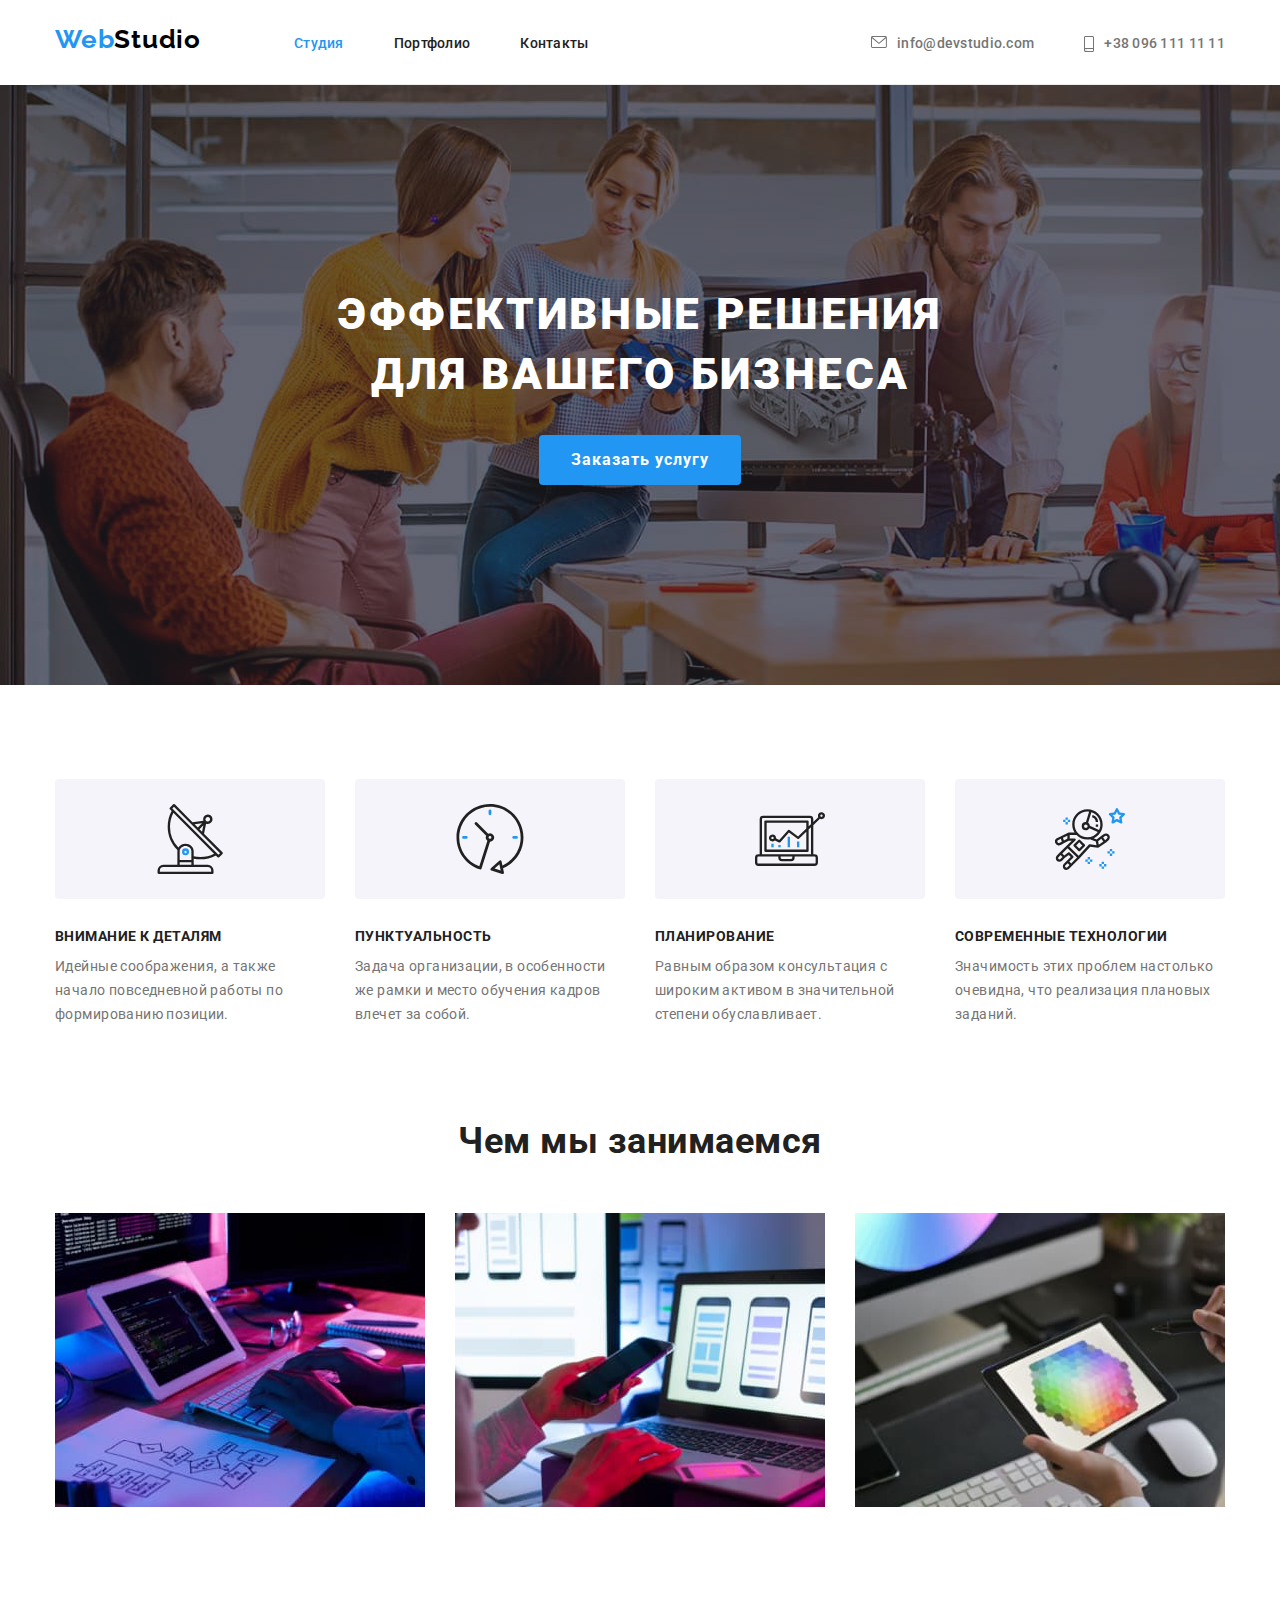
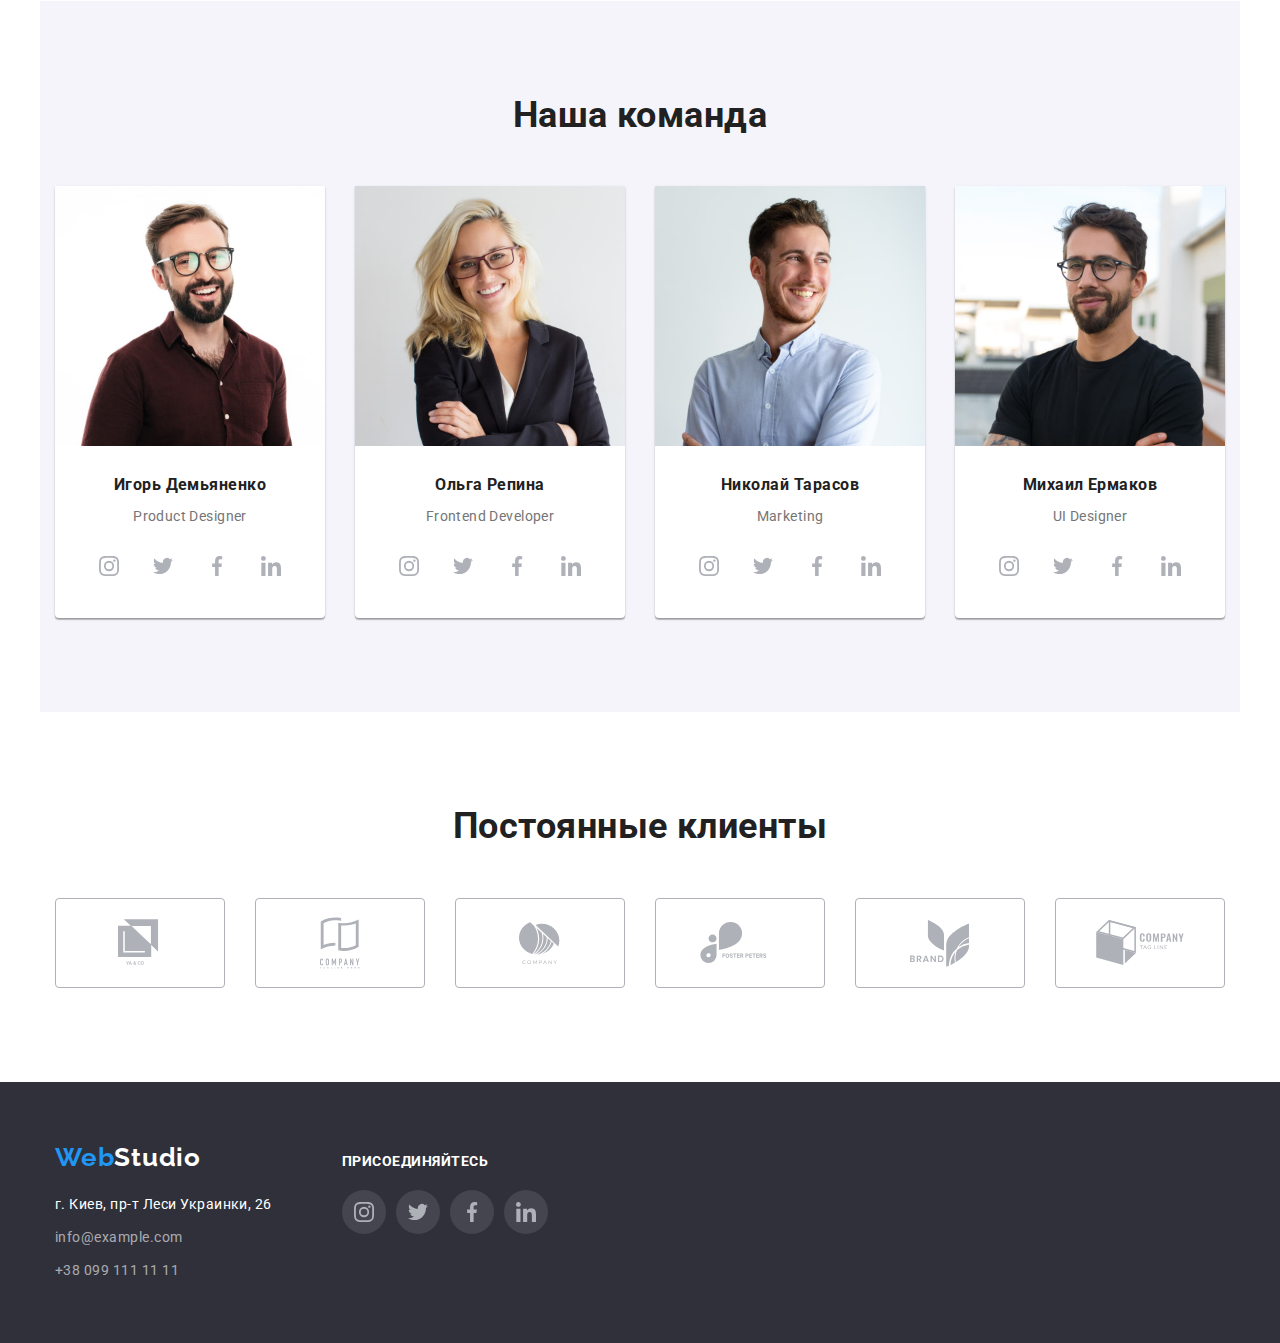
==== index.html @ 1b50d327 "From HW-4" ====
<!DOCTYPE html>
<html lang="ru">
<head>
    <meta charset="UTF-8">
    <meta name="viewport" content="width=device-width, initial-scale=1.0">
    <title>Студия</title>
    <link rel="stylesheet" href="./css/modern-normalize.css">
    <link rel="preconnect" href="https://fonts.gstatic.com">
    <link href="https://fonts.googleapis.com/css2?family=Raleway:wght@400;500;700;900&family=Roboto:wght@400;500;700;900&display=swap" rel="stylesheet">
    <link rel="stylesheet" href="./css/style.css">
</head>
<body>
    <!-- Верхняя линия-->
    <header>
      <nav class="container navigation">  
        <a href="./index.html">
            <p class="logo"><span>Web</span>Studio</p>
        </a>
        <ul class="site-nav">
            <li class="item"><a href="./index.html" id="selected-page">Студия</a></li>
            <li class="item"><a href="./portfolio.html">Портфолио</a></li>
            <li class="item"><a href="">Контакты</a></li>
        </ul>
        <ul class="contact-nav">
            <li class="item"><a href="mailto:info@devstudio.com">
                <svg class="icon-contact" width="16" height="12">
                    <use href="./images/sprite.svg#envelope"></use>
                </svg>
                <span>info@devstudio.com</span></a></li>
            <li class="item"><a href="tel:+380961111111">
                <svg class="icon-contact" width="10" height="16">
                    <use href="./images/sprite.svg#smartphone"></use>
                </svg>
                <span>+38 096 111 11 11</span></a></li>
        </ul>
      </nav>
    </header>

   <main>
    <!-- Шапка-->
    <section>
        <div class="container hero">
        <h1 class="hero-title">Эффективные решения <br> для вашего бизнеса</h1>
        <button type="button" class="hero-button">Заказать услугу</button>
        </div>
    </section>
    
    <!-- Особенности-->
    <section class="container">
        <h2 class="visually-hidden">Особенности</h2>
        <ul class="features">
            <li class="item"> 
                <div class="thumb-features">
                    <svg width="70" height="70">
                        <use href="./images/sprite.svg#details"></use>
                    </svg>
                </div>
                <h3>Внимание к деталям</h3>
                <p>Идейные соображения, а также начало повседневной работы по формированию позиции.</p>
            </li>
            <li class="item">
                <div class="thumb-features">
                    <svg width="70" height="70">
                        <use href="./images/sprite.svg#clock"></use>
                    </svg>
                </div>
                <h3>Пунктуальность</h3>
                <p>Задача организации, в особенности же рамки и место обучения кадров влечет за собой.</p>
            </li>
            <li class="item">
                <div class="thumb-features">
                    <svg width="70" height="70">
                        <use href="./images/sprite.svg#diagram"></use>
                    </svg>
                </div>
                <h3>Планирование</h3>
                <p>Равным образом консультация с широким активом в значительной степени обуславливает.</p>
            </li>
            <li class="item">
                <div class="thumb-features">
                    <svg width="70" height="70">
                        <use href="./images/sprite.svg#astronaut"></use>
                    </svg>
                </div>
                <h3>Современные технологии</h3>
                <p>Значимость этих проблем настолько очевидна, что реализация плановых заданий.</p>
            </li>
        </ul>
    </section>

    <!-- Чем мы занимаемся-->
    <section class="container examples">
        <h2>Чем мы занимаемся</h2>
        <ul class="examples-list">
            <li class="item"><a href=""><img src="./images/1.jpg" alt="Картинка 1"></a> </li>
            <li class="item"><a href=""><img src="./images/2.jpg" alt="Картинка 2"></a> </li>
            <li class="item"><a href=""><img src="./images/3.jpg" alt="Картинка 3"></a> </li>
        </ul>
    </section>

    <!-- Наша команда-->
    <section class="container team">
        <h2>Наша команда</h2>
        <ul class="team-list">
            <li class="item">
                <img src="./images/photo1.jpg" alt="Игорь Демьяненко" width="270" height="260">
                <div class="team-info">
                <h3>Игорь Демьяненко</h3>
                <p>Product Designer</p>
                <ul class="socials-links">
                    <li><a href="">
                        <svg width="20" height="20">
                           <use href="./images/sprite.svg#instagram"></use>
                        </svg>
                    </a></li>
                    <li><a href="">
                            <svg width="20" height="20">
                                <use href="./images/sprite.svg#twitter"></use>
                            </svg>
                    </a></li>
                    <li><a href="">
                            <svg width="20" height="20">
                                <use href="./images/sprite.svg#facebook"></use>
                            </svg>
                    </a></li>
                    <li><a href="">
                            <svg width="20" height="20">
                                <use href="./images/sprite.svg#linkedin"></use>
                            </svg>
                    </a></li>
                </ul>
                </div>
              
            </li>
            <li class="item">
                <img src="./images/photo2.jpg" alt="Ольга Репина" width="270" height="260">
                <div class="team-info">
                <h3>Ольга Репина</h3>
                <p>Frontend Developer</p>
                <ul class="socials-links">
                    <li><a href="">
                            <svg width="20" height="20">
                                <use href="./images/sprite.svg#instagram"></use>
                            </svg>
                        </a></li>
                    <li><a href="">
                            <svg width="20" height="20">
                                <use href="./images/sprite.svg#twitter"></use>
                            </svg>
                        </a></li>
                    <li><a href="">
                            <svg width="20" height="20">
                                <use href="./images/sprite.svg#facebook"></use>
                            </svg>
                        </a></li>
                    <li><a href="">
                            <svg width="20" height="20">
                                <use href="./images/sprite.svg#linkedin"></use>
                            </svg>
                        </a></li>
                </ul>
                </div>
            </li>
            <li class="item">
                <img src="./images/photo3.jpg" alt="Николай Тарасов" width="270" height="260">
                <div class="team-info">
                <h3>Николай Тарасов</h3>
                <p>Marketing</p>
                <ul class="socials-links">
                    <li><a href="">
                            <svg width="20" height="20">
                                <use href="./images/sprite.svg#instagram"></use>
                            </svg>
                        </a></li>
                    <li><a href="">
                            <svg width="20" height="20">
                                <use href="./images/sprite.svg#twitter"></use>
                            </svg>
                        </a></li>
                    <li><a href="">
                            <svg width="20" height="20">
                                <use href="./images/sprite.svg#facebook"></use>
                            </svg>
                        </a></li>
                    <li><a href="">
                            <svg width="20" height="20">
                                <use href="./images/sprite.svg#linkedin"></use>
                            </svg>
                        </a></li>
                </ul>
                </div>
            </li>
            <li class="item">
                <img src="./images/photo4.jpg" alt="Михаил Ермаков" width="270" height="260">
                <div class="team-info">
                <h3>Михаил Ермаков</h3>
                <p>UI Designer</p>
                <ul class="socials-links">
                    <li><a href="">
                            <svg width="20" height="20">
                                <use href="./images/sprite.svg#instagram"></use>
                            </svg>
                        </a></li>
                    <li><a href="">
                            <svg width="20" height="20">
                                <use href="./images/sprite.svg#twitter"></use>
                            </svg>
                        </a></li>
                    <li><a href="">
                            <svg width="20" height="20">
                                <use href="./images/sprite.svg#facebook"></use>
                            </svg>
                        </a></li>
                    <li><a href="">
                            <svg width="20" height="20">
                                <use href="./images/sprite.svg#linkedin"></use>
                            </svg>
                        </a></li>
                </ul>
                </div>
            </li>
        </ul>
    </section>

    <!-- Постоянные клиенты-->
    <section class="container clients">
        <h2>Постоянные клиенты</h2>
        <ul class="clients-list">
            <li class="item"><a href="">
                <div class="thumb-clients">
                    <svg width="44.27" height="49.23">
                        <use href="./images/sprite.svg#logo-1"></use>
                    </svg>
                </div>
            </a> </li>
            <li class="item"><a href="">
                <div class="thumb-clients">
                    <svg width="40" height="52">
                        <use href="./images/sprite.svg#logo-2"></use>
                    </svg>
                </div>
            </a> </li>
            <li class="item"><a href="">
                <div class="thumb-clients">
                    <svg width="41" height="42.6">
                        <use href="./images/sprite.svg#logo-3"></use>
                    </svg>
                </div>
            </a> </li>
            <li class="item"><a href="">
                <div class="thumb-clients">
                    <svg width="79.66" height="42.02">
                        <use href="./images/sprite.svg#logo-4"></use>
                    </svg>
                </div>
            </a> </li>
            <li class="item"><a href="">
                <div class="thumb-clients">
                    <svg width="59" height="47">
                        <use href="./images/sprite.svg#logo-5"></use>
                    </svg>
                </div>
            </a> </li>
            <li class="item"><a href="">
                <div class="thumb-clients">
                    <svg width="88.48" height="45.45">
                        <use href="./images/sprite.svg#logo-6"></use>
                    </svg>
                </div>
            </a> </li>
        </ul>
    </section>
   </main>
    
    <!-- Подвал-->
<footer>
    <div class="container footer">
        <div class="left-part">
        <a href="./index.html">
            <p class="logo bottom"><span>Web</span>Studio</p>
        </a>
        <address class="contact-nav-footer">
            <ul class="contact-nav-footer-list">
                <li> <span>г. Киев, пр-т Леси Украинки, 26</span></li>
                <li> <a href="mailto:info@example.com">info@example.com</a> </li>
                <li> <a href="tel:+380991111111">+38 099 111 11 11</a> </li>
            </ul>
        </address>
        </div>
        <div class="right-part">
            <h3>Присоединяйтесь</h3>
            <ul class="socials-links footerish">
                <li><a href="">
                        <svg width="20" height="20">
                            <use href="./images/sprite.svg#instagram"></use>
                        </svg>
                    </a></li>
                <li><a href="">
                        <svg width="20" height="20">
                            <use href="./images/sprite.svg#twitter"></use>
                        </svg>
                    </a></li>
                <li><a href="">
                        <svg width="20" height="20">
                            <use href="./images/sprite.svg#facebook"></use>
                        </svg>
                    </a></li>
                <li><a href="">
                        <svg width="20" height="20">
                            <use href="./images/sprite.svg#linkedin"></use>
                        </svg>
                    </a></li>
            </ul>
        </div>
    </div>
</footer>
</body>
</html>
---- css/style.css ----
/* index.html Style colors:
#212121 - main text color (h2, nav-links)
#2196F3 - accent-color (Web in logos, hover/focus)
#757575 -auxiliary text color (h3), mail+tel in header
#F5F4FA - section bg-color
#ECECEC - line between header and hero
#FFFFFF 60% - footer mail
#FFFFFF 100% - h1, footer adress, header and team bg
#2F303A - banner, footer bg, 
#000000 - Style in logos, +?? maybe later will be shadow in footer's logo 
*/

/* Portfolio-main Style colors:
#212121 - main text color (h2, buttons)
#2196F3 - accent-color (buttons hover/focus)
#757575 - auxiliary text color (p)
#F5F4FA - unhovered filters bg
#FFFFFF - project card bg
#EEEEEE - project card's border
*/

:root {
  --main-text-color: #212121;
  --auxiliary-text-color: #757575;
  --accent-color: #2196f3;
  --section-bg-color: #f5f4fa;
  --additional-color: #ffffff;
  --second-additional-color: rgba(255, 255, 255, 0.6);
}

/* Basic teg-style settings*/
body {
  margin: 0;
  padding: 0;

  background-color: var(--additional-color);
  color: var(--main-text-color);

  font-family: "Roboto", sans-serif;
  letter-spacing: 0.03em;
}
ul {
  list-style-type: none;
  margin: 0;
  padding: 0;
}
a {
  text-decoration: none;
  color: inherit;
}
h2 {
  font-weight: 700;
  font-size: 36px;
  line-height: 1.16;
  text-align: center;
}
h3 {
  font-weight: 700;
  font-size: 14px;
  line-height: 1.14;
  text-transform: uppercase;
}
p {
  color: var(--auxiliary-text-color);

  font-size: 14px;
  line-height: 1.71;
  letter-spacing: 0.03em;
}
/* Usefull for future */
img {
  display: block;
  min-width: 100%;
  height: auto;
}
/* Container box */
.container {
  width: 1200px;
  padding-left: 15px;
  padding-right: 15px;
  padding-top: 94px;
  padding-bottom: 94px;
  margin: 0 auto;

  /* border: 1px solid tomato; */
  /* background-color: ROSYBROWN; */
}
/* Usefull for future */
.visually-hidden {
  position: absolute;
  width: 1px;
  height: 1px;
  margin: -1px;
  border: 0;
  padding: 0;
  clip: rect(0 0 0 0);
  overflow: hidden;
}

/* Logo */
.logo {
  margin-top: 24px;
  margin-bottom: 25px;

  color: #000000;

  font-family: "Raleway", sans-serif;
  font-weight: 700;
  font-size: 26px;
  line-height: 1.19;
}
.bottom {
  color: var(--additional-color);
  margin: 0;
}
.logo span,
#selected-page {
  color: var(--accent-color);
}

/* Site nav */
.navigation {
  display: flex;
  align-items: baseline;
  padding-top: 0;
  padding-bottom: 0;
  border-bottom: 1px solid #ececec;
}
.site-nav {
  display: flex;
  /* padding-inline-start: 0; */
  margin-top: 0;
  margin-right: 0;
  margin-bottom: 0;
  margin-left: 93px;
}
.site-nav .item {
  margin-right: 50px;
}
.site-nav .item:last-child {
  margin-right: 0px;
}
.site-nav a {
  color: var(--main-text-color);

  font-weight: 500;
  font-size: 14px;
  line-height: 1.14;
  letter-spacing: 0.02em;
}

.site-nav a:hover,
.site-nav a:focus {
  padding-top: 32px;
  padding-bottom: 32px;

  color: var(--accent-color);
}

/* Contact nav */
.contact-nav {
  display: flex;
  margin-top: 0;
  margin-right: 0;
  margin-bottom: 0;
  margin-left: auto;
  padding-inline-start: 0;
}
.contact-nav .item {
  margin-right: 50px;
}
.contact-nav .item:last-child {
  margin-right: 0px;
}
.contact-nav a {
  display: flex;
  padding-top: 32px;
  padding-bottom: 32px;

  color: var(--auxiliary-text-color);

  font-size: 14px;
  line-height: 1.14;
  font-weight: 500;
  letter-spacing: 0.02em;
}
.icon-contact {
  display: block;
  margin-right: 10px;
}
.contact-nav a:hover,
.contact-nav a:focus {
  color: var(--accent-color);
  --color3: var(--accent-color);
}

/* HERO */
.hero {
  padding-top: 200px;
  padding-bottom: 200px;
  margin: 0 auto;

  text-align: center;
  background-color: rgba(47, 48, 58, 0.8);
  background-image: linear-gradient(
      to right,
      rgba(47, 48, 58, 0.4),
      rgba(47, 48, 58, 0.4)
    ),
    url("../images/hero.jpg");
  max-width: 1600px;
  height: 600px;
  width: var(--max-width);
}
.hero-title {
  margin: 0;
  padding: 0;

  color: var(--additional-color);

  font-weight: 900;
  font-size: 44px;
  line-height: 1.36;
  text-align: center;
  letter-spacing: 0.06em;
  text-transform: uppercase;
}

.hero-button {
  display: inline-block;
  margin-top: 30px;
  padding-top: 10px;
  padding-right: 32px;
  padding-bottom: 10px;
  padding-left: 32px;

  background-color: var(--accent-color);
  color: var(--additional-color);

  font-weight: 700;
  font-size: 16px;
  line-height: 1.87;
  align-items: center;
  letter-spacing: 0.06em;
  border-radius: 4px;
  border: none;
}
/* Features */
.features {
  display: flex;
  flex-wrap: wrap;
  margin: 0;
  padding-inline-start: 0;
}
.features .item {
  width: calc((100% - 90px) / 4);
  margin-right: 30px;
}
.features .item:last-child {
  margin-right: 0px;
}
.features .item p {
  margin-top: 10px;
  margin-right: 0;
  margin-bottom: 0;
  margin-left: 0;
}
.features .item h3 {
  margin: 0;
}
.thumb-features {
  padding-top: 25px;
  padding-bottom: 25px;
  padding-left: 100px;
  padding-right: 100px;
  margin-bottom: 30px;
  width: 270px;
  height: 120px;

  background-color: var(--section-bg-color);
  border-radius: 4px;
}
/* Examples */
.examples {
  padding-top: 0px;
}
.examples h2 {
  margin-top: 0;
  margin-right: 0;
  margin-bottom: 50px;
  margin-left: 0;
}
.examples-list {
  display: flex;
  flex-wrap: wrap;
  margin: 0;
  padding-inline-start: 0;
}
.examples-list .item {
  display: block;
  width: calc((100% - 60px) / 3);
  margin-right: 30px;
}
.examples-list .item:last-child {
  margin-right: 0px;
}
/* Team */
.team {
  padding-top: 94px;
  padding-bottom: 94px;

  background-color: var(--section-bg-color);
}
.team h2 {
  margin-top: 0;
  margin-right: 0;
  margin-bottom: 50px;
  margin-left: 0;
}
.team-list {
  display: flex;
  flex-wrap: wrap;
  margin: 0;
  padding-inline-start: 0;
}
.team-list .item {
  display: block;
  width: calc((100% - 90px) / 4);
  margin-right: 30px;
  overflow: hidden;

  text-align: center;
  background-color: #ffffff;
  box-shadow: 0px 1px 3px rgba(0, 0, 0, 0.12), 0px 1px 1px rgba(0, 0, 0, 0.14),
    0px 2px 1px rgba(0, 0, 0, 0.2);
  border-radius: 0px 0px 4px 4px;
}
.team-list .item:last-child {
  margin-right: 0px;
}

.team-info {
  padding-top: 30px;
  padding-bottom: 30px;
  margin: 0;
}
.team-info p {
  margin-top: 10px;
  margin-right: 0;
  margin-bottom: 0;
  margin-left: 0;
}
.team-info h3 {
  margin: 0;

  font-size: 16px;
  text-transform: none;
}
.socials-links {
  display: flex;
  justify-content: space-between;
  padding-left: 32px;
  padding-right: 32px;
  margin-top: 16px;
}

.socials-links a {
  width: 44px;
  height: 44px;
  display: flex;
  justify-content: center;
  align-items: center;
  background: rgba(255, 255, 255, 0.1);
  border-radius: 50%;
}
.socials-links a:hover,
.socials-links a:focus {
  background-color: var(--accent-color);
  --color4: var(--additional-color);

  filter: drop-shadow(0px 4px 4px rgba(0, 0, 0, 0.25));
  border-radius: 50%;
}

/* Clients */
.clients h2 {
  margin-right: 0;
  margin-bottom: 50px;
  margin-left: 0;
}
.thumb-clients {
  display: flex;
  justify-content: center;
  align-items: center;
  width: 170px;
  height: 90px;

  background-color: var(--additional-color);
  border: 1px solid #afb1b8;
  border-radius: 4px;
}
.thumb-clients:hover,
.thumb-clients:focus {
  --color4: var(--accent-color);
  border: 1px solid var(--accent-color);
  border-radius: 4px;
}
.clients-list {
  display: flex;
  flex-wrap: wrap;
  margin: 0;
  padding-inline-start: 0;
}
.clients-list .item {
  display: block;
  width: calc((100% - 150px) / 6);
  margin-right: 30px;
}
.clients-list .item:last-child {
  margin-right: 0px;
}

/* Footer */
footer {
  background-color: #2f303a;
}
.footer {
  display: flex;
  align-items: baseline;
  padding-top: 60px;
  padding-bottom: 60px;

  background-color: #2f303a;
}
.footer div:first-child {
  margin-right: 70px;
}
.footer h3 {
  color: var(--additional-color);
}
.right-part {
  width: 206px;
}
.footerish {
  display: flex;
  justify-content: space-between;
  margin-top: 20px;
  padding: 0;
}
.contact-nav-footer {
  margin-top: 20px;
}
.contact-nav-footer-list {
  padding-inline-start: 0;
  margin-top: 20px;
  margin-right: 0;
  margin-bottom: 0;
  margin-left: 0;
}
.contact-nav-footer li {
  margin-top: 9px;
}
.contact-nav-footer li:first-child {
  margin-top: 0px;
}
address {
  color: var(--additional-color);

  font-style: normal;
  font-size: 14px;
  line-height: 1.71;
}
address a {
  color: var(--second-additional-color);
}

/* PORTFOLIO PAGE STYLING */
/* Filter style */
.filter-list {
  display: flex;
  justify-content: center;
  margin: 0;
  padding: 0;
  padding-inline-start: 0;
}
.filter-list li {
  margin-right: 8px;
  margin-bottom: 50px;

  background-color: var(--section-bg-color);
  color: var(--main-text-color);

  font-weight: 500;
  font-size: 16px;
  line-height: 1.62;
  text-align: center;
  letter-spacing: 0.03em;
  border: none;
  border-radius: 4px;
}
.filter-list li:last-child {
  margin-right: 0;
}
.button {
  padding-top: 6px;
  padding-right: 22px;
  padding-bottom: 6px;
  padding-left: 22px;

  background-color: transparent;
  color: var(--main-text-color);
  border: none;
  border-radius: 4px;

  font-weight: 500;
  font-size: 16px;
  line-height: 1.62;
  text-align: center;
  letter-spacing: 0.03em;
}
.filter-list li:hover,
.filter-list li:focus,
.button:hover,
.button:focus {
  background-color: var(--accent-color);
  color: var(--additional-color);
  border-radius: 4px;
  border: none;
  box-shadow: 0px 3px 1px rgba(0, 0, 0, 0.1), 0px 1px 2px rgba(0, 0, 0, 0.08),
    0px 2px 2px rgba(0, 0, 0, 0.12);
  cursor: pointer;
}
/* Preparation to the project-border*/
.project-list {
  display: flex;
  flex-wrap: wrap;
  box-sizing: border-box;
  margin: 0;
  padding: 0;

  padding-inline-start: 0;
}
.project-list .item {
  display: block;
  width: calc((100% - 60px) / 3);
  margin-right: 30px;
  margin-bottom: 30px;
  overflow: hidden;

  border: 1px solid #eeeeee;
  box-sizing: border-box;
}
.project-list .item:nth-child(3n) {
  margin-right: 0px;
}
.project-list .item:nth-last-child(-n + 3) {
  margin-bottom: 0px;
}
.project-list .item a {
  display: block;

  background-color: var(--additional-color);
}
.project-list .item:hover,
.project-list .item:focus {
  box-shadow: 0px 1px 1px rgba(0, 0, 0, 0.12), 0px 4px 4px rgba(0, 0, 0, 0.06),
    1px 4px 6px rgba(0, 0, 0, 0.16);
}
.project-info {
  padding-top: 20px;
  padding-right: 24px;
  padding-bottom: 20px;
  padding-left: 24px;

  background-color: var(--additional-color);

  text-align: left;
}
.project-info h3 {
  margin: 0;

  font-weight: 700;
  font-size: 18px;
  line-height: 2;
  letter-spacing: 0.06em;
  text-transform: none;
}

.project-info p {
  margin-top: 4px;
  margin-right: 0;
  margin-bottom: 0;
  margin-left: 0;

  font-size: 16px;
  line-height: 1.87;
  letter-spacing: 0.03em;
}
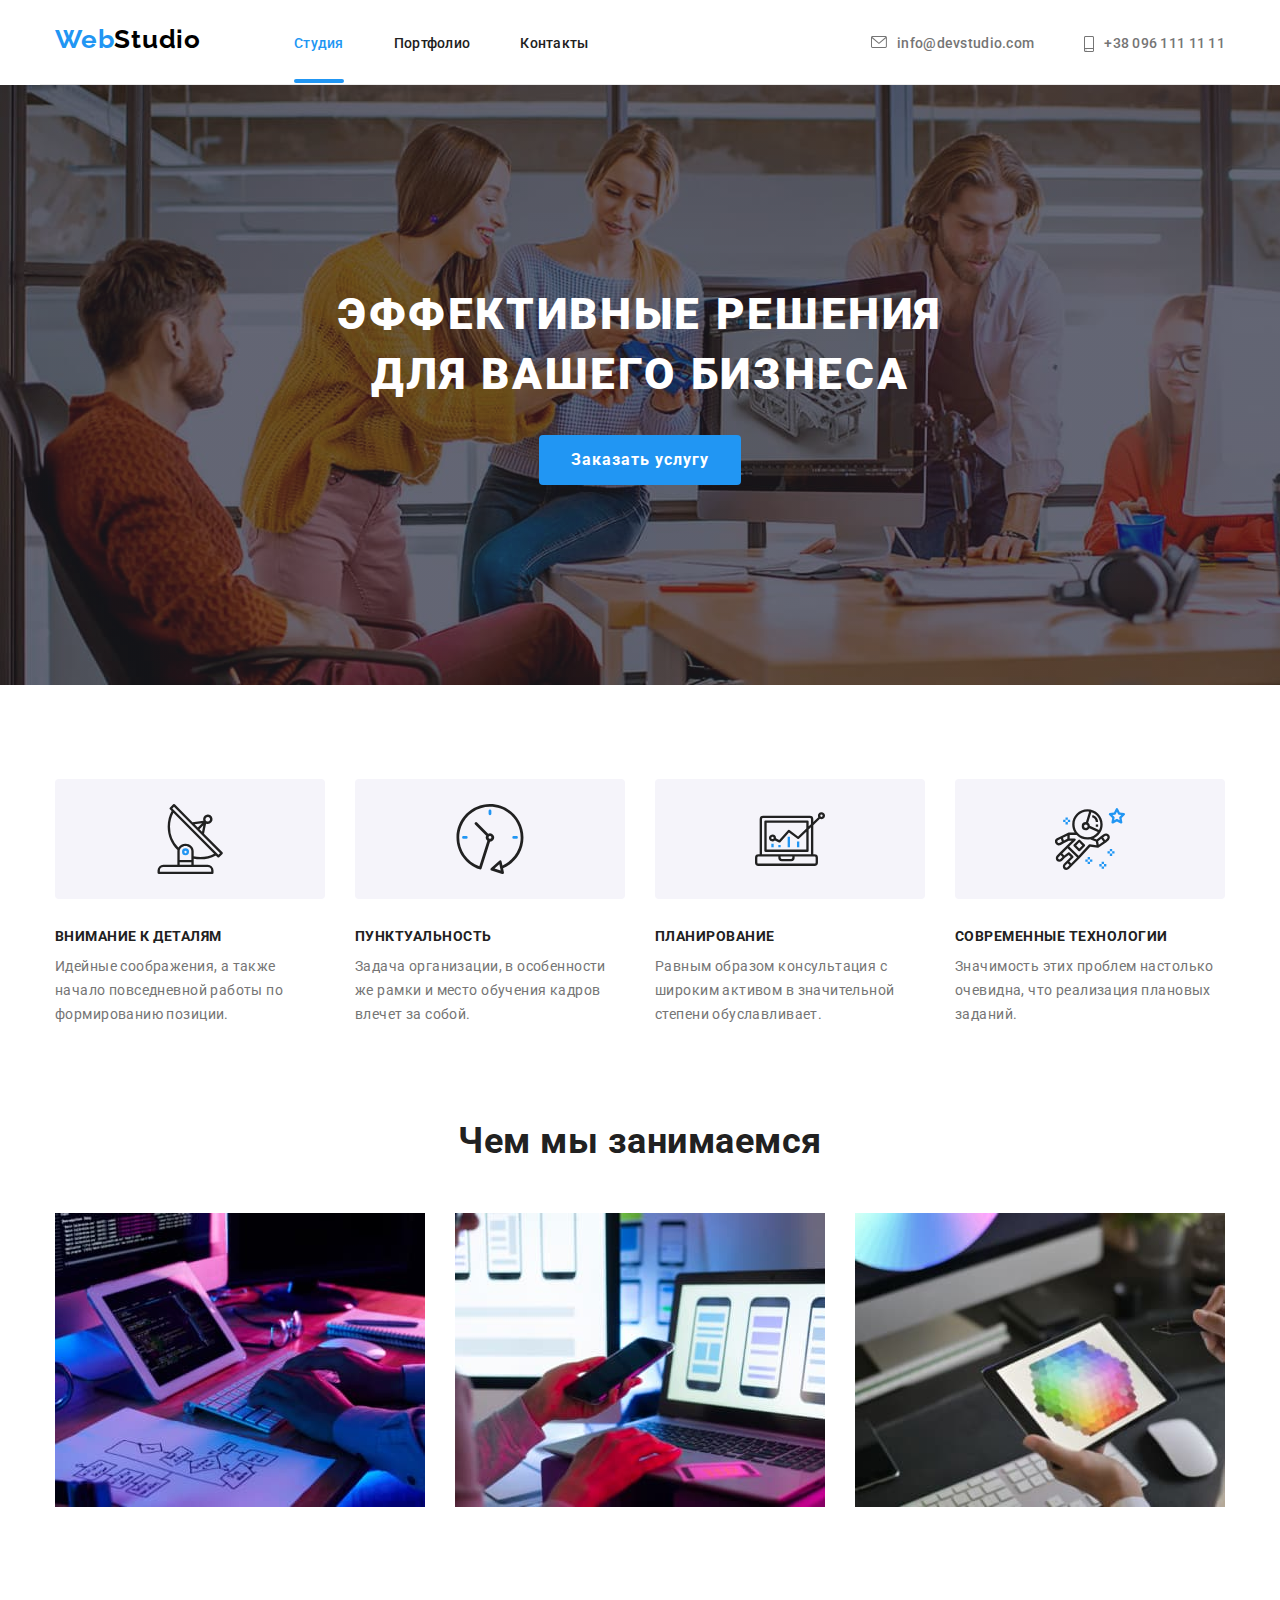
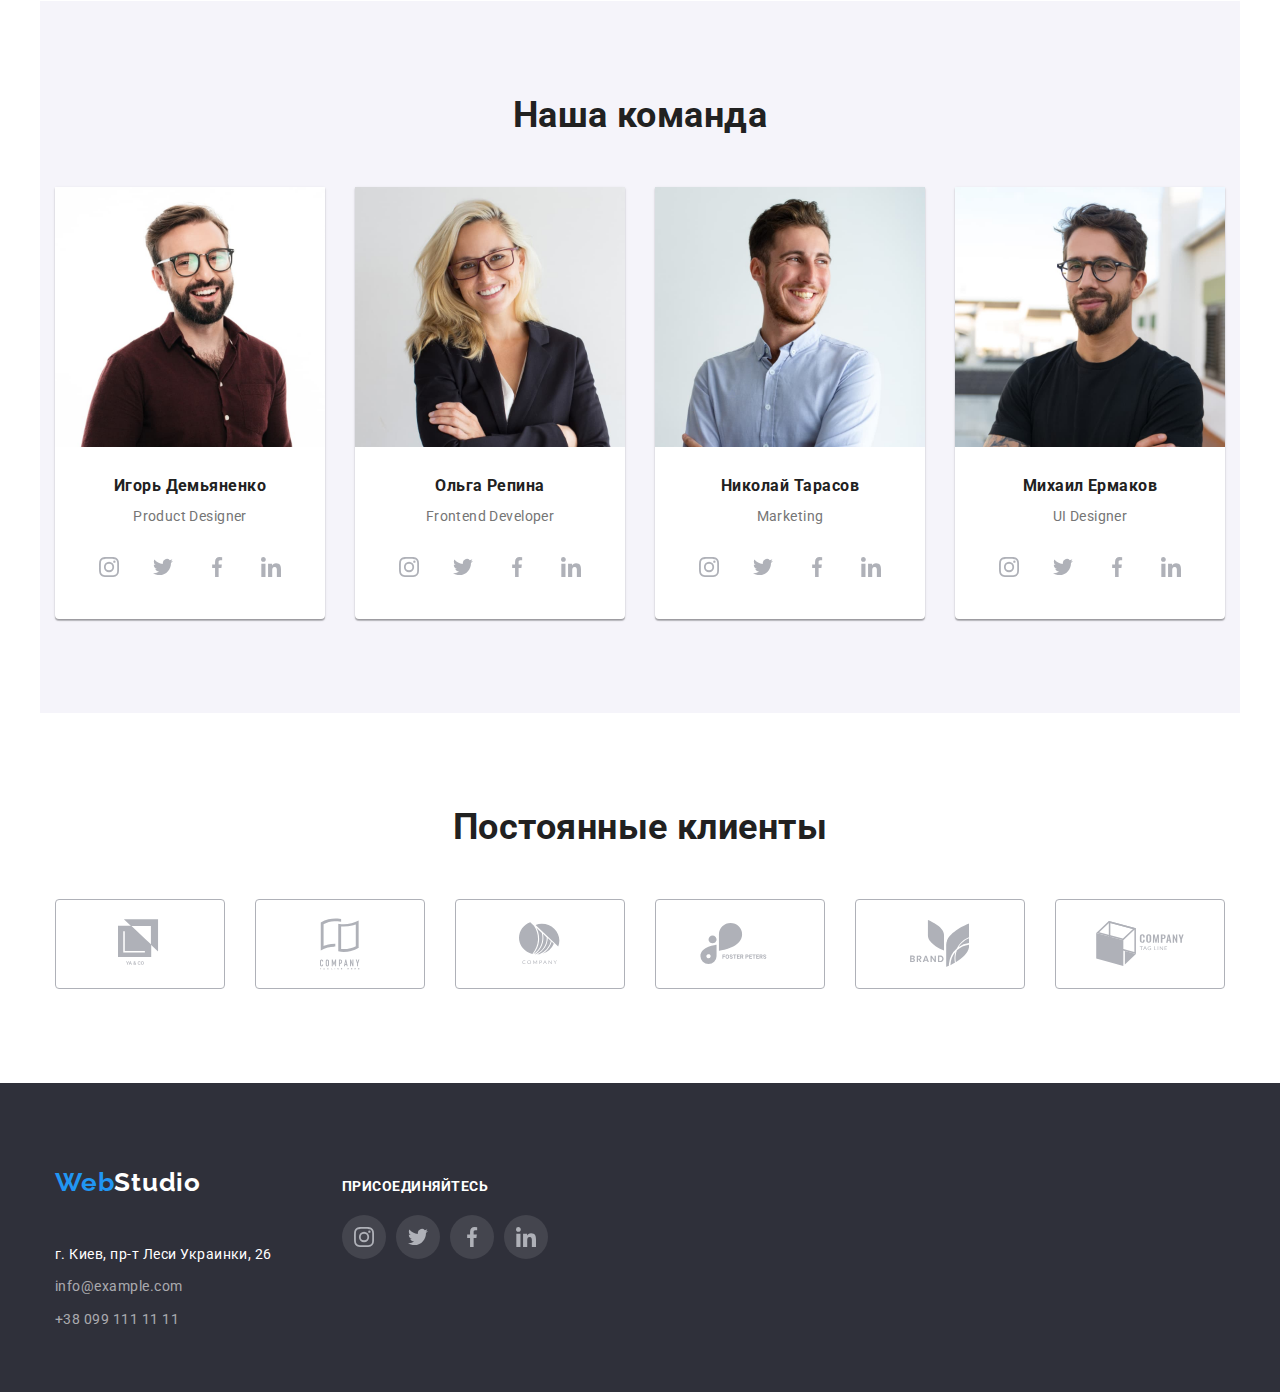
==== commit 2df8b70d: "Current page" ====
--- a/index.html
+++ b/index.html
@@ -17,7 +17,7 @@
             <p class="logo"><span>Web</span>Studio</p>
         </a>
         <ul class="site-nav">
-            <li class="item"><a href="./index.html" id="selected-page">Студия</a></li>
+            <li class="item"><a href="./index.html" class="selected-page">Студия</a></li>
             <li class="item"><a href="./portfolio.html">Портфолио</a></li>
             <li class="item"><a href="">Контакты</a></li>
         </ul>
--- a/css/style.css
+++ b/css/style.css
@@ -99,8 +99,8 @@
 
 /* Logo */
 .logo {
-  margin-top: 24px;
-  margin-bottom: 25px;
+  padding-top: 24px;
+  padding-bottom: 25px;
 
   color: #000000;
 
@@ -114,8 +114,20 @@
   margin: 0;
 }
 .logo span,
-#selected-page {
+.site-nav .selected-page {
   color: var(--accent-color);
+}
+.selected-page::after {
+  display: block;
+  content: "";
+  position: absolute;
+  left: 0;
+  bottom: 0;
+  width: 100%;
+  height: 4px;
+
+  background: var(--accent-color);
+  border-radius: 2px;
 }
 
 /* Site nav */
@@ -128,11 +140,13 @@
 }
 .site-nav {
   display: flex;
-  /* padding-inline-start: 0; */
+
   margin-top: 0;
   margin-right: 0;
   margin-bottom: 0;
   margin-left: 93px;
+  padding-top: 32px;
+  padding-bottom: 32px;
 }
 .site-nav .item {
   margin-right: 50px;
@@ -141,6 +155,10 @@
   margin-right: 0px;
 }
 .site-nav a {
+  position: relative;
+  padding-top: 32px;
+  padding-bottom: 32px;
+
   color: var(--main-text-color);
 
   font-weight: 500;
@@ -165,6 +183,8 @@
   margin-bottom: 0;
   margin-left: auto;
   padding-inline-start: 0;
+  padding-top: 32px;
+  padding-bottom: 32px;
 }
 .contact-nav .item {
   margin-right: 50px;
@@ -174,8 +194,6 @@
 }
 .contact-nav a {
   display: flex;
-  padding-top: 32px;
-  padding-bottom: 32px;
 
   color: var(--auxiliary-text-color);
 
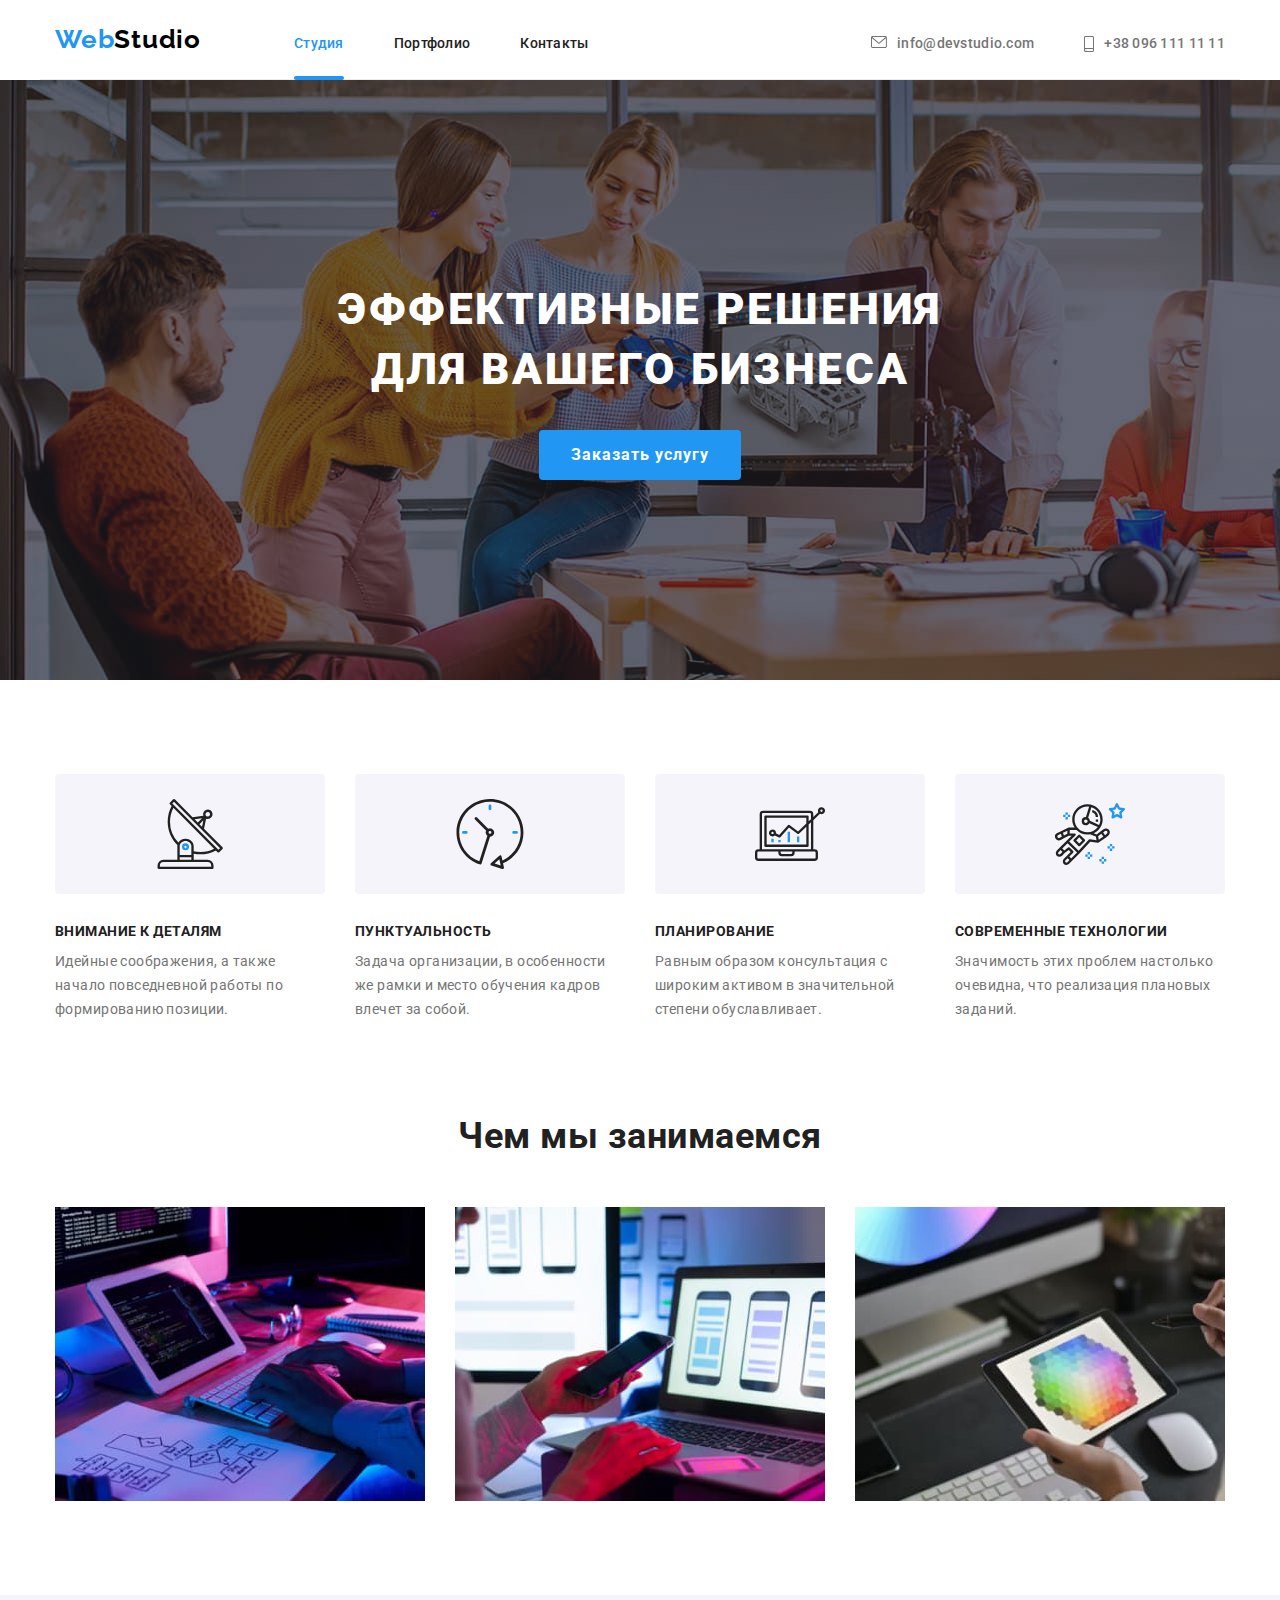
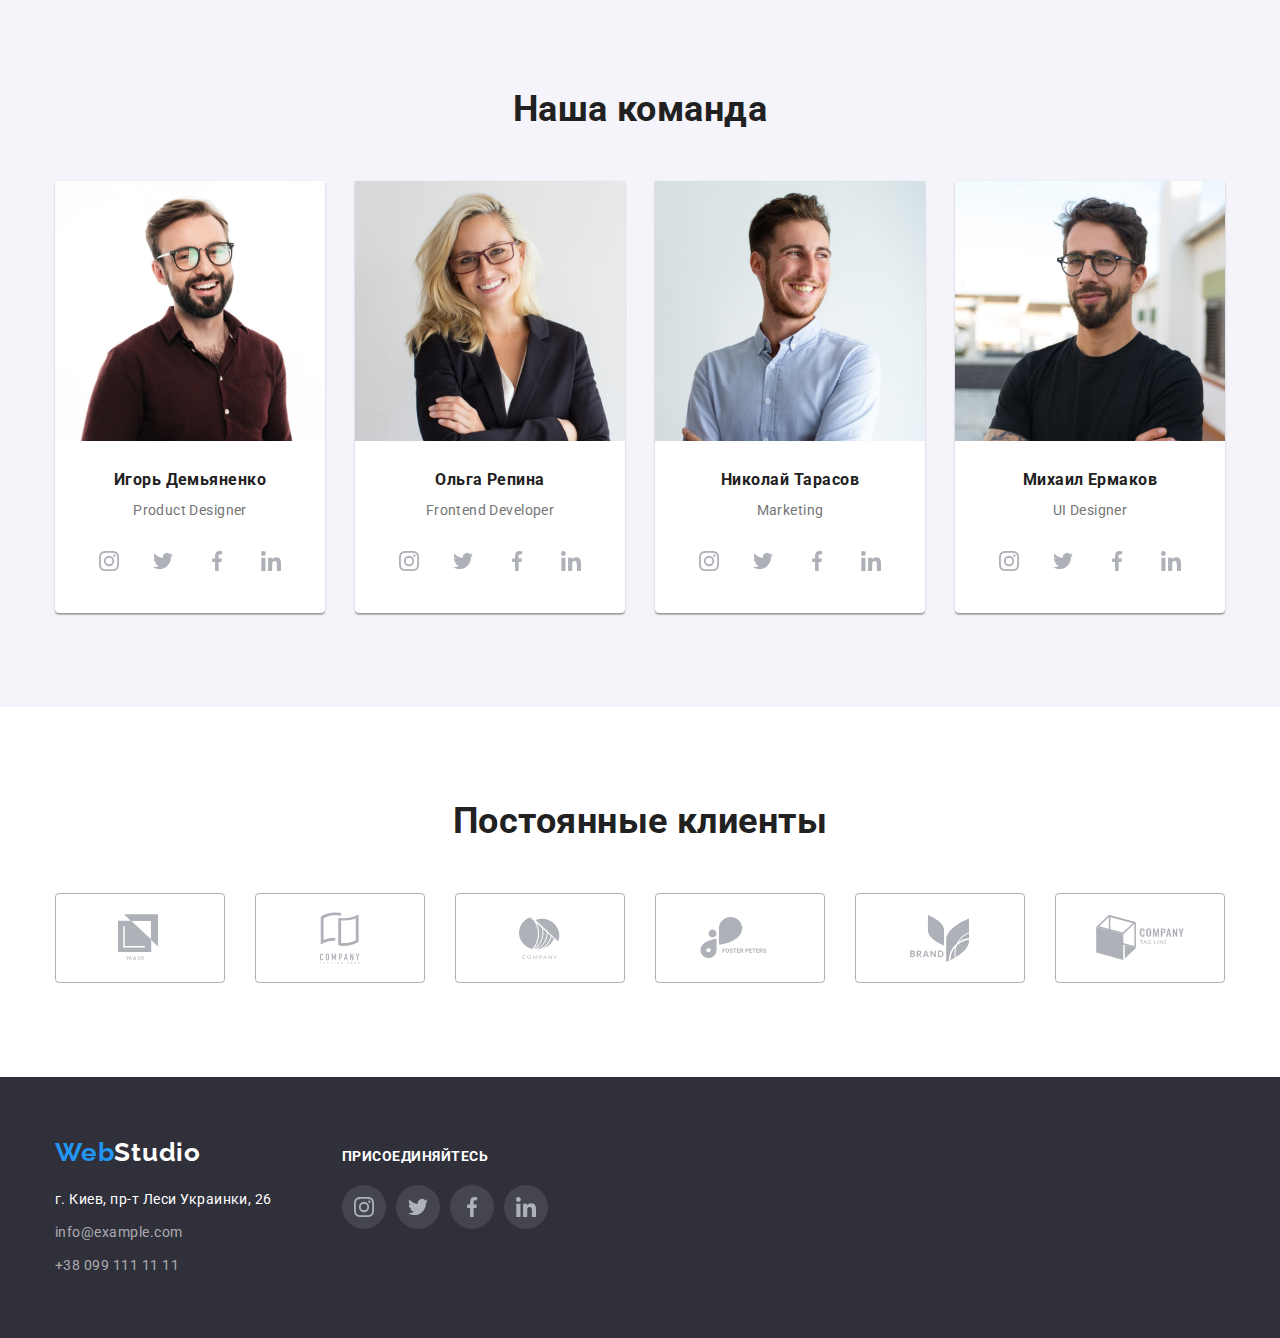
==== commit 92acb8e1: "HW-4 bug fixing" ====
--- a/index.html
+++ b/index.html
@@ -99,127 +99,129 @@
     </section>
 
     <!-- Наша команда-->
-    <section class="container team">
-        <h2>Наша команда</h2>
-        <ul class="team-list">
-            <li class="item">
-                <img src="./images/photo1.jpg" alt="Игорь Демьяненко" width="270" height="260">
-                <div class="team-info">
-                <h3>Игорь Демьяненко</h3>
-                <p>Product Designer</p>
-                <ul class="socials-links">
-                    <li><a href="">
-                        <svg width="20" height="20">
-                           <use href="./images/sprite.svg#instagram"></use>
-                        </svg>
-                    </a></li>
-                    <li><a href="">
-                            <svg width="20" height="20">
-                                <use href="./images/sprite.svg#twitter"></use>
-                            </svg>
-                    </a></li>
-                    <li><a href="">
-                            <svg width="20" height="20">
-                                <use href="./images/sprite.svg#facebook"></use>
-                            </svg>
-                    </a></li>
-                    <li><a href="">
-                            <svg width="20" height="20">
-                                <use href="./images/sprite.svg#linkedin"></use>
-                            </svg>
-                    </a></li>
-                </ul>
-                </div>
-              
-            </li>
-            <li class="item">
-                <img src="./images/photo2.jpg" alt="Ольга Репина" width="270" height="260">
-                <div class="team-info">
-                <h3>Ольга Репина</h3>
-                <p>Frontend Developer</p>
-                <ul class="socials-links">
-                    <li><a href="">
-                            <svg width="20" height="20">
-                                <use href="./images/sprite.svg#instagram"></use>
-                            </svg>
-                        </a></li>
-                    <li><a href="">
-                            <svg width="20" height="20">
-                                <use href="./images/sprite.svg#twitter"></use>
-                            </svg>
-                        </a></li>
-                    <li><a href="">
-                            <svg width="20" height="20">
-                                <use href="./images/sprite.svg#facebook"></use>
-                            </svg>
-                        </a></li>
-                    <li><a href="">
-                            <svg width="20" height="20">
-                                <use href="./images/sprite.svg#linkedin"></use>
-                            </svg>
-                        </a></li>
-                </ul>
-                </div>
-            </li>
-            <li class="item">
-                <img src="./images/photo3.jpg" alt="Николай Тарасов" width="270" height="260">
-                <div class="team-info">
-                <h3>Николай Тарасов</h3>
-                <p>Marketing</p>
-                <ul class="socials-links">
-                    <li><a href="">
-                            <svg width="20" height="20">
-                                <use href="./images/sprite.svg#instagram"></use>
-                            </svg>
-                        </a></li>
-                    <li><a href="">
-                            <svg width="20" height="20">
-                                <use href="./images/sprite.svg#twitter"></use>
-                            </svg>
-                        </a></li>
-                    <li><a href="">
-                            <svg width="20" height="20">
-                                <use href="./images/sprite.svg#facebook"></use>
-                            </svg>
-                        </a></li>
-                    <li><a href="">
-                            <svg width="20" height="20">
-                                <use href="./images/sprite.svg#linkedin"></use>
-                            </svg>
-                        </a></li>
-                </ul>
-                </div>
-            </li>
-            <li class="item">
-                <img src="./images/photo4.jpg" alt="Михаил Ермаков" width="270" height="260">
-                <div class="team-info">
-                <h3>Михаил Ермаков</h3>
-                <p>UI Designer</p>
-                <ul class="socials-links">
-                    <li><a href="">
-                            <svg width="20" height="20">
-                                <use href="./images/sprite.svg#instagram"></use>
-                            </svg>
-                        </a></li>
-                    <li><a href="">
-                            <svg width="20" height="20">
-                                <use href="./images/sprite.svg#twitter"></use>
-                            </svg>
-                        </a></li>
-                    <li><a href="">
-                            <svg width="20" height="20">
-                                <use href="./images/sprite.svg#facebook"></use>
-                            </svg>
-                        </a></li>
-                    <li><a href="">
-                            <svg width="20" height="20">
-                                <use href="./images/sprite.svg#linkedin"></use>
-                            </svg>
-                        </a></li>
-                </ul>
-                </div>
-            </li>
-        </ul>
+    <section class="team">
+       <div class="container">
+            <h2>Наша команда</h2>
+            <ul class="team-list">
+                <li class="item">
+                    <img src="./images/photo1.jpg" alt="Игорь Демьяненко" width="270" height="260">
+                    <div class="team-info">
+                        <h3>Игорь Демьяненко</h3>
+                        <p>Product Designer</p>
+                        <ul class="socials-links">
+                            <li><a href="">
+                                    <svg width="20" height="20">
+                                        <use href="./images/sprite.svg#instagram"></use>
+                                    </svg>
+                                </a></li>
+                            <li><a href="">
+                                    <svg width="20" height="20">
+                                        <use href="./images/sprite.svg#twitter"></use>
+                                    </svg>
+                                </a></li>
+                            <li><a href="">
+                                    <svg width="20" height="20">
+                                        <use href="./images/sprite.svg#facebook"></use>
+                                    </svg>
+                                </a></li>
+                            <li><a href="">
+                                    <svg width="20" height="20">
+                                        <use href="./images/sprite.svg#linkedin"></use>
+                                    </svg>
+                                </a></li>
+                        </ul>
+                    </div>
+            
+                </li>
+                <li class="item">
+                    <img src="./images/photo2.jpg" alt="Ольга Репина" width="270" height="260">
+                    <div class="team-info">
+                        <h3>Ольга Репина</h3>
+                        <p>Frontend Developer</p>
+                        <ul class="socials-links">
+                            <li><a href="">
+                                    <svg width="20" height="20">
+                                        <use href="./images/sprite.svg#instagram"></use>
+                                    </svg>
+                                </a></li>
+                            <li><a href="">
+                                    <svg width="20" height="20">
+                                        <use href="./images/sprite.svg#twitter"></use>
+                                    </svg>
+                                </a></li>
+                            <li><a href="">
+                                    <svg width="20" height="20">
+                                        <use href="./images/sprite.svg#facebook"></use>
+                                    </svg>
+                                </a></li>
+                            <li><a href="">
+                                    <svg width="20" height="20">
+                                        <use href="./images/sprite.svg#linkedin"></use>
+                                    </svg>
+                                </a></li>
+                        </ul>
+                    </div>
+                </li>
+                <li class="item">
+                    <img src="./images/photo3.jpg" alt="Николай Тарасов" width="270" height="260">
+                    <div class="team-info">
+                        <h3>Николай Тарасов</h3>
+                        <p>Marketing</p>
+                        <ul class="socials-links">
+                            <li><a href="">
+                                    <svg width="20" height="20">
+                                        <use href="./images/sprite.svg#instagram"></use>
+                                    </svg>
+                                </a></li>
+                            <li><a href="">
+                                    <svg width="20" height="20">
+                                        <use href="./images/sprite.svg#twitter"></use>
+                                    </svg>
+                                </a></li>
+                            <li><a href="">
+                                    <svg width="20" height="20">
+                                        <use href="./images/sprite.svg#facebook"></use>
+                                    </svg>
+                                </a></li>
+                            <li><a href="">
+                                    <svg width="20" height="20">
+                                        <use href="./images/sprite.svg#linkedin"></use>
+                                    </svg>
+                                </a></li>
+                        </ul>
+                    </div>
+                </li>
+                <li class="item">
+                    <img src="./images/photo4.jpg" alt="Михаил Ермаков" width="270" height="260">
+                    <div class="team-info">
+                        <h3>Михаил Ермаков</h3>
+                        <p>UI Designer</p>
+                        <ul class="socials-links">
+                            <li><a href="">
+                                    <svg width="20" height="20">
+                                        <use href="./images/sprite.svg#instagram"></use>
+                                    </svg>
+                                </a></li>
+                            <li><a href="">
+                                    <svg width="20" height="20">
+                                        <use href="./images/sprite.svg#twitter"></use>
+                                    </svg>
+                                </a></li>
+                            <li><a href="">
+                                    <svg width="20" height="20">
+                                        <use href="./images/sprite.svg#facebook"></use>
+                                    </svg>
+                                </a></li>
+                            <li><a href="">
+                                    <svg width="20" height="20">
+                                        <use href="./images/sprite.svg#linkedin"></use>
+                                    </svg>
+                                </a></li>
+                        </ul>
+                    </div>
+                </li>
+            </ul>
+       </div>
     </section>
 
     <!-- Постоянные клиенты-->
--- a/css/style.css
+++ b/css/style.css
@@ -99,9 +99,6 @@
 
 /* Logo */
 .logo {
-  padding-top: 24px;
-  padding-bottom: 25px;
-
   color: #000000;
 
   font-family: "Raleway", sans-serif;
@@ -122,7 +119,7 @@
   content: "";
   position: absolute;
   left: 0;
-  bottom: 0;
+  bottom: 3px;
   width: 100%;
   height: 4px;
 
@@ -134,9 +131,9 @@
 .navigation {
   display: flex;
   align-items: baseline;
-  padding-top: 0;
-  padding-bottom: 0;
-  border-bottom: 1px solid #ececec;
+  padding-top: 24px;
+  padding-bottom: 24px;
+  border-bottom: 1px solid rgb(236, 236, 236);
 }
 .site-nav {
   display: flex;
@@ -145,8 +142,6 @@
   margin-right: 0;
   margin-bottom: 0;
   margin-left: 93px;
-  padding-top: 32px;
-  padding-bottom: 32px;
 }
 .site-nav .item {
   margin-right: 50px;
@@ -183,8 +178,6 @@
   margin-bottom: 0;
   margin-left: auto;
   padding-inline-start: 0;
-  padding-top: 32px;
-  padding-bottom: 32px;
 }
 .contact-nav .item {
   margin-right: 50px;
@@ -324,9 +317,6 @@
 }
 /* Team */
 .team {
-  padding-top: 94px;
-  padding-bottom: 94px;
-
   background-color: var(--section-bg-color);
 }
 .team h2 {
@@ -547,6 +537,7 @@
   box-shadow: 0px 3px 1px rgba(0, 0, 0, 0.1), 0px 1px 2px rgba(0, 0, 0, 0.08),
     0px 2px 2px rgba(0, 0, 0, 0.12);
   cursor: pointer;
+  outline: none;
 }
 /* Preparation to the project-border*/
 .project-list {
@@ -563,7 +554,6 @@
   width: calc((100% - 60px) / 3);
   margin-right: 30px;
   margin-bottom: 30px;
-  overflow: hidden;
 
   border: 1px solid #eeeeee;
   box-sizing: border-box;
@@ -574,13 +564,14 @@
 .project-list .item:nth-last-child(-n + 3) {
   margin-bottom: 0px;
 }
-.project-list .item a {
-  display: block;
-
+.project-list a {
+  display: block;
+  width: 100%;
+  overflow: hidden;
   background-color: var(--additional-color);
 }
-.project-list .item:hover,
-.project-list .item:focus {
+.project-list a:hover,
+.project-list a:focus {
   box-shadow: 0px 1px 1px rgba(0, 0, 0, 0.12), 0px 4px 4px rgba(0, 0, 0, 0.06),
     1px 4px 6px rgba(0, 0, 0, 0.16);
 }
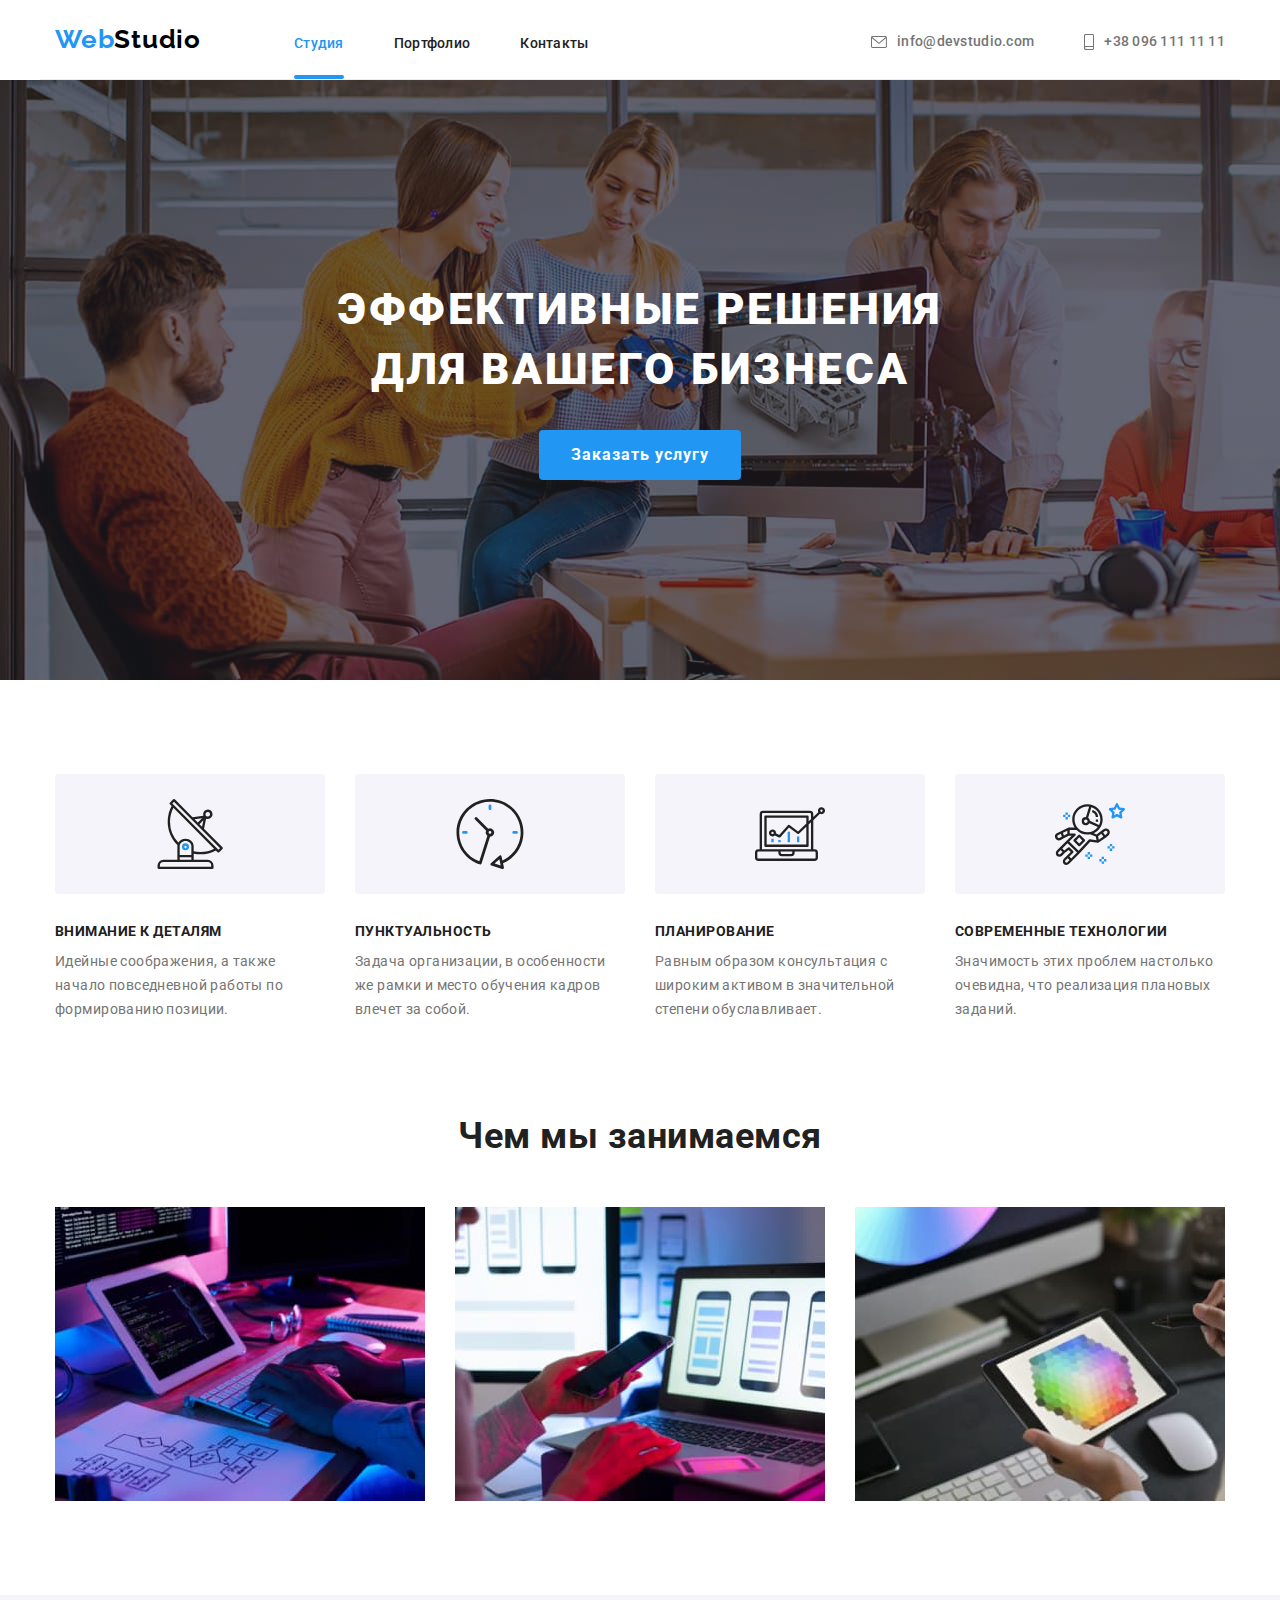
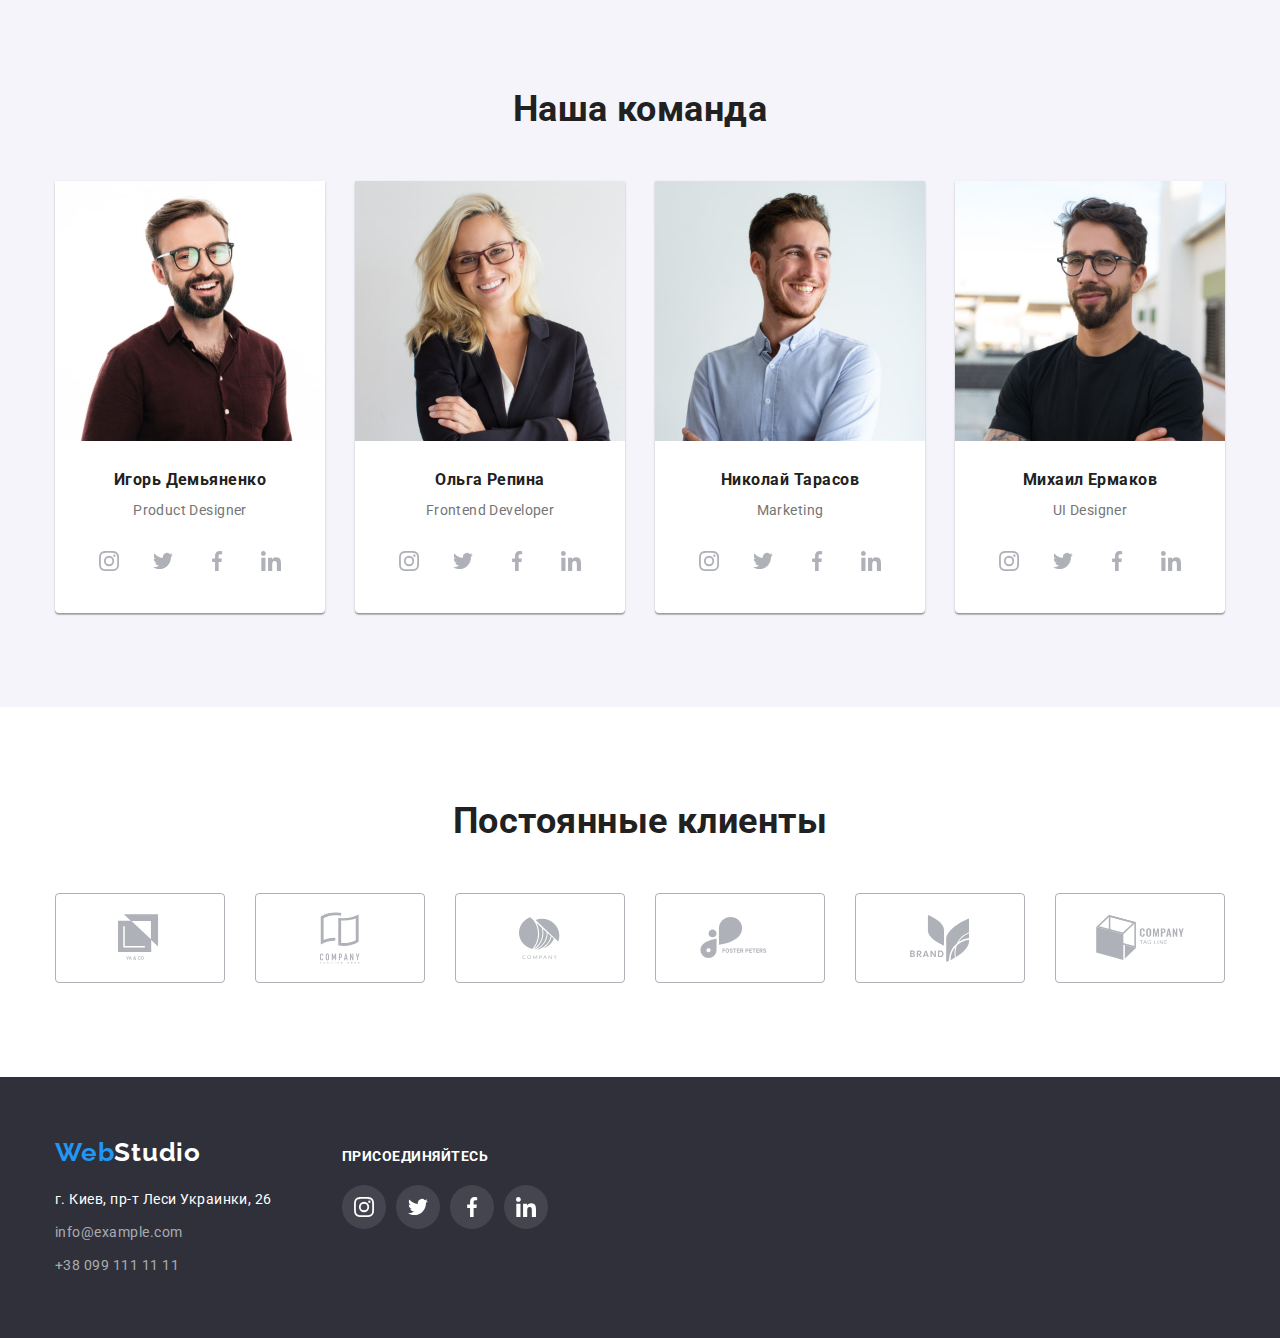
==== commit 39a7d9e4: "HW-4 final" ====
--- a/index.html
+++ b/index.html
@@ -228,47 +228,35 @@
     <section class="container clients">
         <h2>Постоянные клиенты</h2>
         <ul class="clients-list">
-            <li class="item"><a href="">
-                <div class="thumb-clients">
+            <li class="item"><a href="" class="thumb-clients">
                     <svg width="44.27" height="49.23">
                         <use href="./images/sprite.svg#logo-1"></use>
                     </svg>
-                </div>
-            </a> </li>
-            <li class="item"><a href="">
-                <div class="thumb-clients">
+            </a></li>
+            <li class="item"><a href="" class="thumb-clients">
                     <svg width="40" height="52">
                         <use href="./images/sprite.svg#logo-2"></use>
                     </svg>
-                </div>
-            </a> </li>
-            <li class="item"><a href="">
-                <div class="thumb-clients">
+            </a> </li>
+            <li class="item"><a href="" class="thumb-clients">
                     <svg width="41" height="42.6">
                         <use href="./images/sprite.svg#logo-3"></use>
                     </svg>
-                </div>
-            </a> </li>
-            <li class="item"><a href="">
-                <div class="thumb-clients">
+            </a> </li>
+            <li class="item"><a href="" class="thumb-clients">
                     <svg width="79.66" height="42.02">
                         <use href="./images/sprite.svg#logo-4"></use>
                     </svg>
-                </div>
-            </a> </li>
-            <li class="item"><a href="">
-                <div class="thumb-clients">
+            </a> </li>
+            <li class="item"><a href="" class="thumb-clients">
                     <svg width="59" height="47">
                         <use href="./images/sprite.svg#logo-5"></use>
                     </svg>
-                </div>
-            </a> </li>
-            <li class="item"><a href="">
-                <div class="thumb-clients">
+            </a> </li>
+            <li class="item"><a href="" class="thumb-clients">
                     <svg width="88.48" height="45.45">
                         <use href="./images/sprite.svg#logo-6"></use>
                     </svg>
-                </div>
             </a> </li>
         </ul>
     </section>
--- a/css/style.css
+++ b/css/style.css
@@ -114,18 +114,6 @@
 .site-nav .selected-page {
   color: var(--accent-color);
 }
-.selected-page::after {
-  display: block;
-  content: "";
-  position: absolute;
-  left: 0;
-  bottom: 3px;
-  width: 100%;
-  height: 4px;
-
-  background: var(--accent-color);
-  border-radius: 2px;
-}
 
 /* Site nav */
 .navigation {
@@ -169,7 +157,18 @@
 
   color: var(--accent-color);
 }
-
+.selected-page::after {
+  display: block;
+  content: "";
+  position: absolute;
+  left: 0;
+  bottom: 4px;
+  width: 100%;
+  height: 4px;
+
+  background: var(--accent-color);
+  border-radius: 2px;
+}
 /* Contact nav */
 .contact-nav {
   display: flex;
@@ -187,7 +186,7 @@
 }
 .contact-nav a {
   display: flex;
-
+  align-items: center;
   color: var(--auxiliary-text-color);
 
   font-size: 14px;
@@ -407,26 +406,28 @@
   border: 1px solid #afb1b8;
   border-radius: 4px;
 }
+.clients-list {
+  display: flex;
+  flex-wrap: wrap;
+  margin: 0;
+  padding-inline-start: 0;
+}
+.clients-list .item {
+  display: block;
+  width: calc((100% - 150px) / 6);
+  margin-right: 30px;
+}
+.clients-list .item:last-child {
+  margin-right: 0px;
+}
+.clients-list a:hover,
+.clients-list a:focus,
 .thumb-clients:hover,
 .thumb-clients:focus {
   --color4: var(--accent-color);
   border: 1px solid var(--accent-color);
   border-radius: 4px;
 }
-.clients-list {
-  display: flex;
-  flex-wrap: wrap;
-  margin: 0;
-  padding-inline-start: 0;
-}
-.clients-list .item {
-  display: block;
-  width: calc((100% - 150px) / 6);
-  margin-right: 30px;
-}
-.clients-list .item:last-child {
-  margin-right: 0px;
-}
 
 /* Footer */
 footer {
@@ -454,6 +455,8 @@
   justify-content: space-between;
   margin-top: 20px;
   padding: 0;
+
+  --color4: var(--additional-color);
 }
 .contact-nav-footer {
   margin-top: 20px;
@@ -526,10 +529,8 @@
   text-align: center;
   letter-spacing: 0.03em;
 }
-.filter-list li:hover,
-.filter-list li:focus,
-.button:hover,
-.button:focus {
+.filter-list button:hover,
+.filter-list button:focus {
   background-color: var(--accent-color);
   color: var(--additional-color);
   border-radius: 4px;
@@ -537,7 +538,6 @@
   box-shadow: 0px 3px 1px rgba(0, 0, 0, 0.1), 0px 1px 2px rgba(0, 0, 0, 0.08),
     0px 2px 2px rgba(0, 0, 0, 0.12);
   cursor: pointer;
-  outline: none;
 }
 /* Preparation to the project-border*/
 .project-list {
@@ -555,7 +555,6 @@
   margin-right: 30px;
   margin-bottom: 30px;
 
-  border: 1px solid #eeeeee;
   box-sizing: border-box;
 }
 .project-list .item:nth-child(3n) {
@@ -568,6 +567,8 @@
   display: block;
   width: 100%;
   overflow: hidden;
+
+  border: 1px solid #eeeeee;
   background-color: var(--additional-color);
 }
 .project-list a:hover,
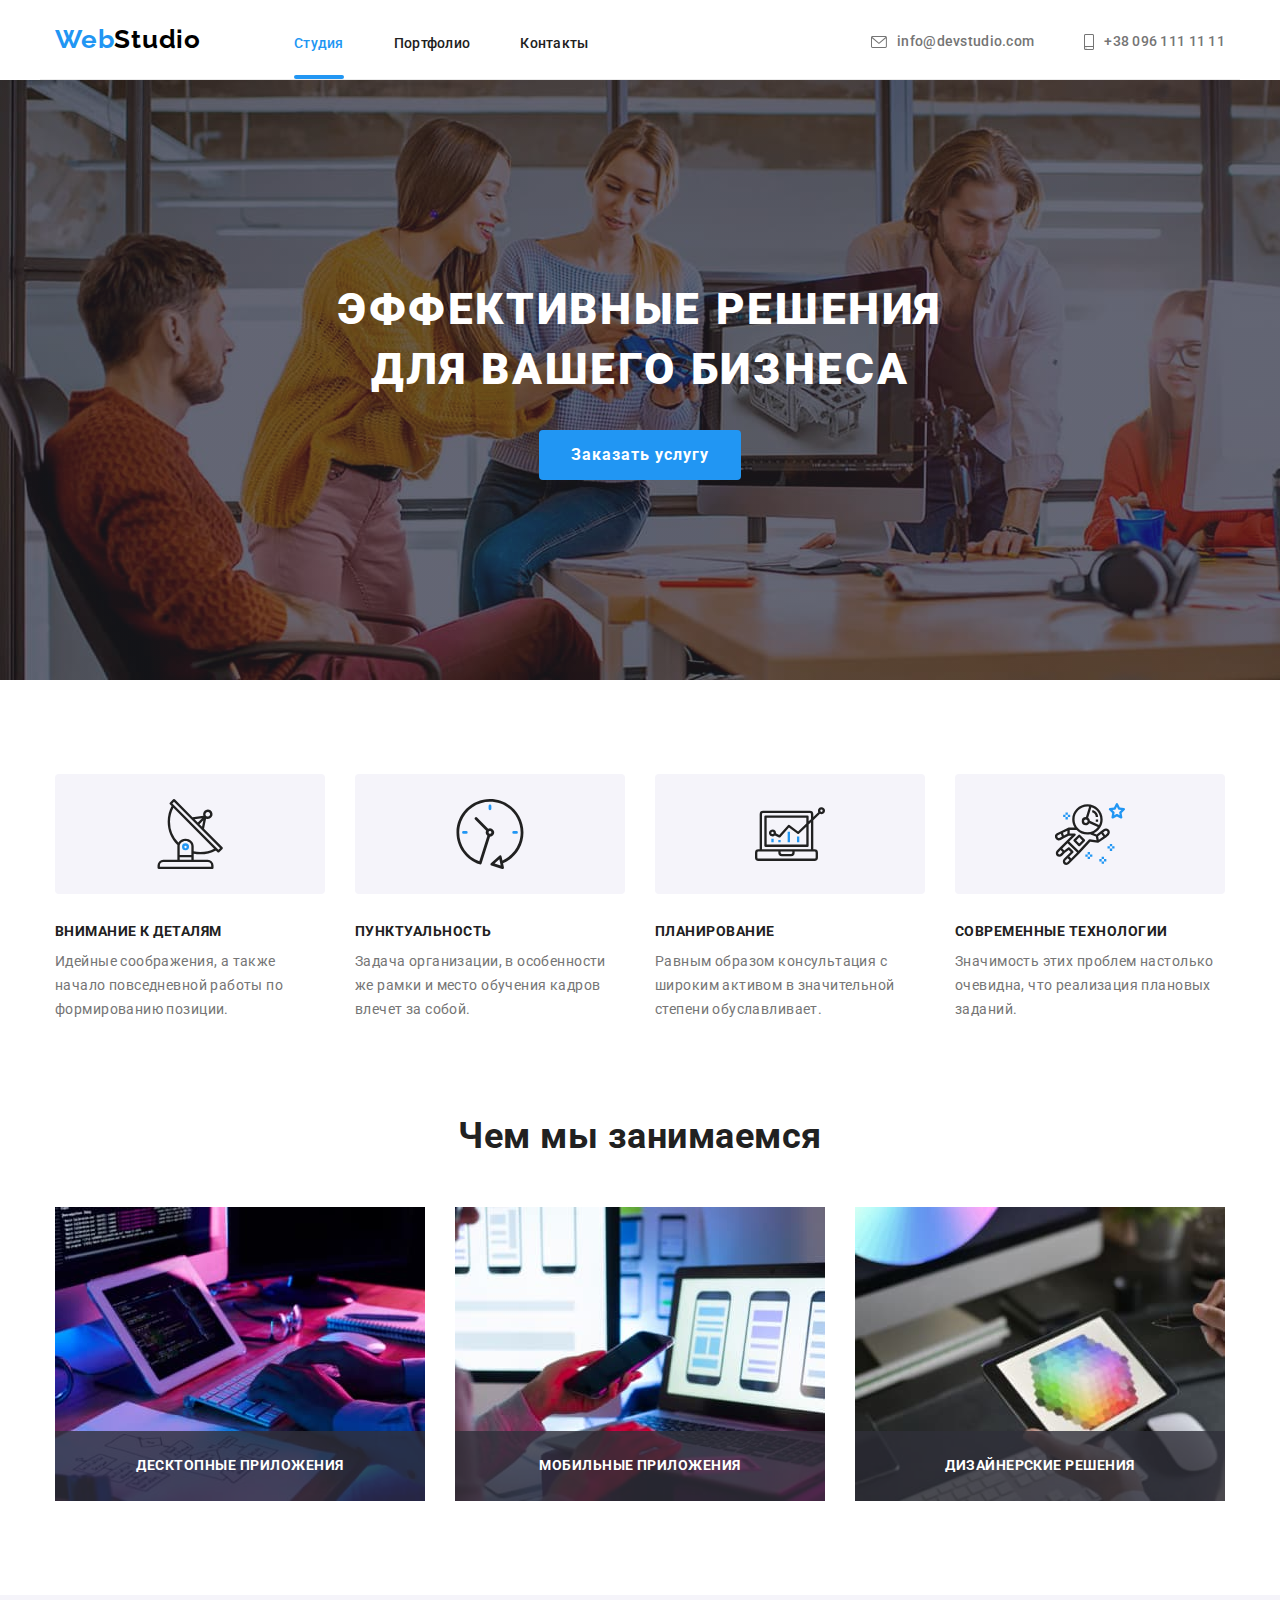
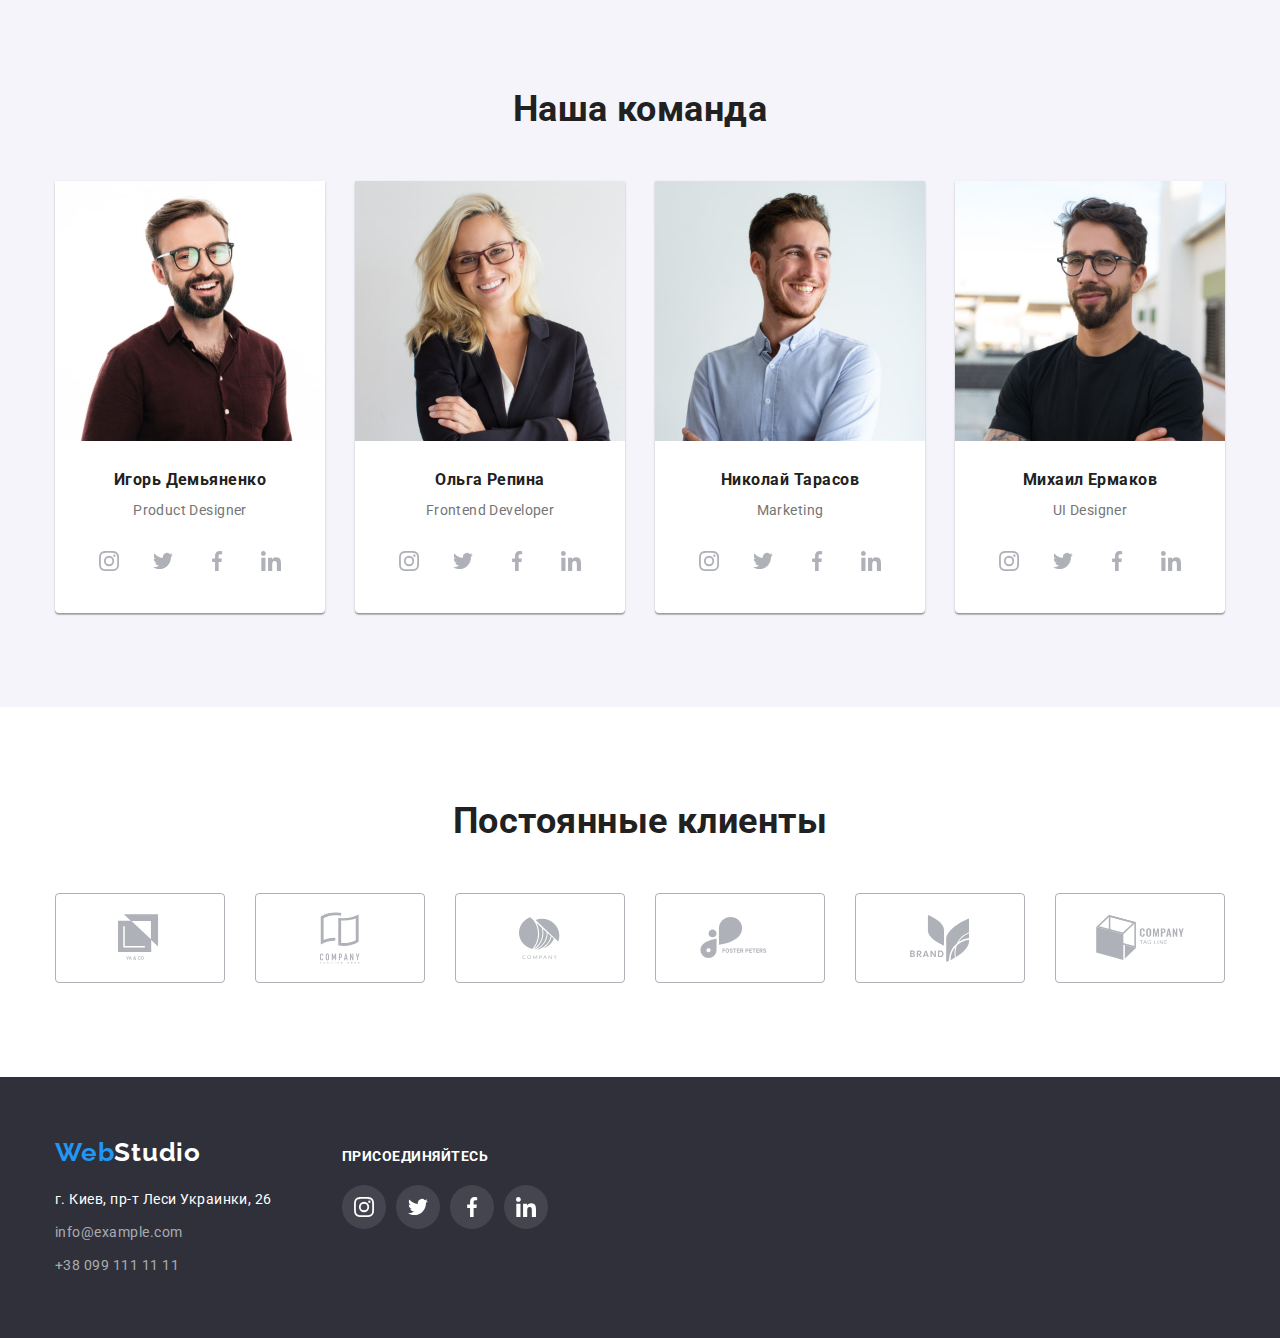
==== commit 43874295: "Hovers and focuses" ====
--- a/index.html
+++ b/index.html
@@ -92,9 +92,9 @@
     <section class="container examples">
         <h2>Чем мы занимаемся</h2>
         <ul class="examples-list">
-            <li class="item"><a href=""><img src="./images/1.jpg" alt="Картинка 1"></a> </li>
-            <li class="item"><a href=""><img src="./images/2.jpg" alt="Картинка 2"></a> </li>
-            <li class="item"><a href=""><img src="./images/3.jpg" alt="Картинка 3"></a> </li>
+            <li class="item"><a href=""><img src="./images/1.jpg" alt="Картинка 1"><h3>Десктопные приложения</h3></a> </li>
+            <li class="item"><a href=""><img src="./images/2.jpg" alt="Картинка 2"><h3>Мобильные приложения</h3></a> </li>
+            <li class="item"><a href=""><img src="./images/3.jpg" alt="Картинка 3"><h3>Дизайнерские решения</h3></a> </li>
         </ul>
     </section>
 
--- a/css/style.css
+++ b/css/style.css
@@ -310,9 +310,25 @@
   display: block;
   width: calc((100% - 60px) / 3);
   margin-right: 30px;
+
+  position: relative;
 }
 .examples-list .item:last-child {
   margin-right: 0px;
+}
+.examples h3 {
+  position: absolute;
+  bottom: 0;
+  left: 0;
+  display: flex;
+  justify-content: center;
+  align-items: center;
+  margin: 0;
+  width: 370px;
+  height: 70px;
+
+  color: var(--additional-color);
+  background-color: rgba(47, 48, 58, 0.8);
 }
 /* Team */
 .team {
@@ -564,17 +580,60 @@
   margin-bottom: 0px;
 }
 .project-list a {
+  position: relative;
   display: block;
   width: 100%;
-  overflow: hidden;
-
-  border: 1px solid #eeeeee;
+
   background-color: var(--additional-color);
 }
 .project-list a:hover,
 .project-list a:focus {
   box-shadow: 0px 1px 1px rgba(0, 0, 0, 0.12), 0px 4px 4px rgba(0, 0, 0, 0.06),
     1px 4px 6px rgba(0, 0, 0, 0.16);
+}
+.project-list a::before {
+  display: inline-block;
+  position: absolute;
+  content: "";
+  width: 370px;
+  height: 294px;
+  top: 0;
+  left: 0;
+
+  opacity: 0;
+  background-color: rgba(33, 150, 243, 0.9);
+}
+
+.project-thumb-text {
+  overflow: auto;
+  position: absolute;
+  top: 0;
+  left: 0;
+  display: flex;
+  justify-content: center;
+  align-items: center;
+  /* width: 322px; */
+  /* height: 294px; */
+
+  padding-top: 63px;
+  padding-right: 24px;
+  padding-bottom: 63px;
+  padding-left: 24px;
+
+  font-weight: 400;
+  font-size: 18px;
+  line-height: 1.56;
+  letter-spacing: 0.03em;
+
+  color: #ffffff;
+  background-color: rgba(33, 150, 243, 0.9);
+  opacity: 0;
+}
+.project-list a:hover::before,
+.project-list a:focus::before,
+.project-list a:hover p,
+.project-list a:focus p {
+  opacity: 1;
 }
 .project-info {
   padding-top: 20px;
@@ -584,6 +643,10 @@
 
   background-color: var(--additional-color);
 
+  border-right: 1px solid #eeeeee;
+  border-bottom: 1px solid #eeeeee;
+  border-left: 1px solid #eeeeee;
+
   text-align: left;
 }
 .project-info h3 {
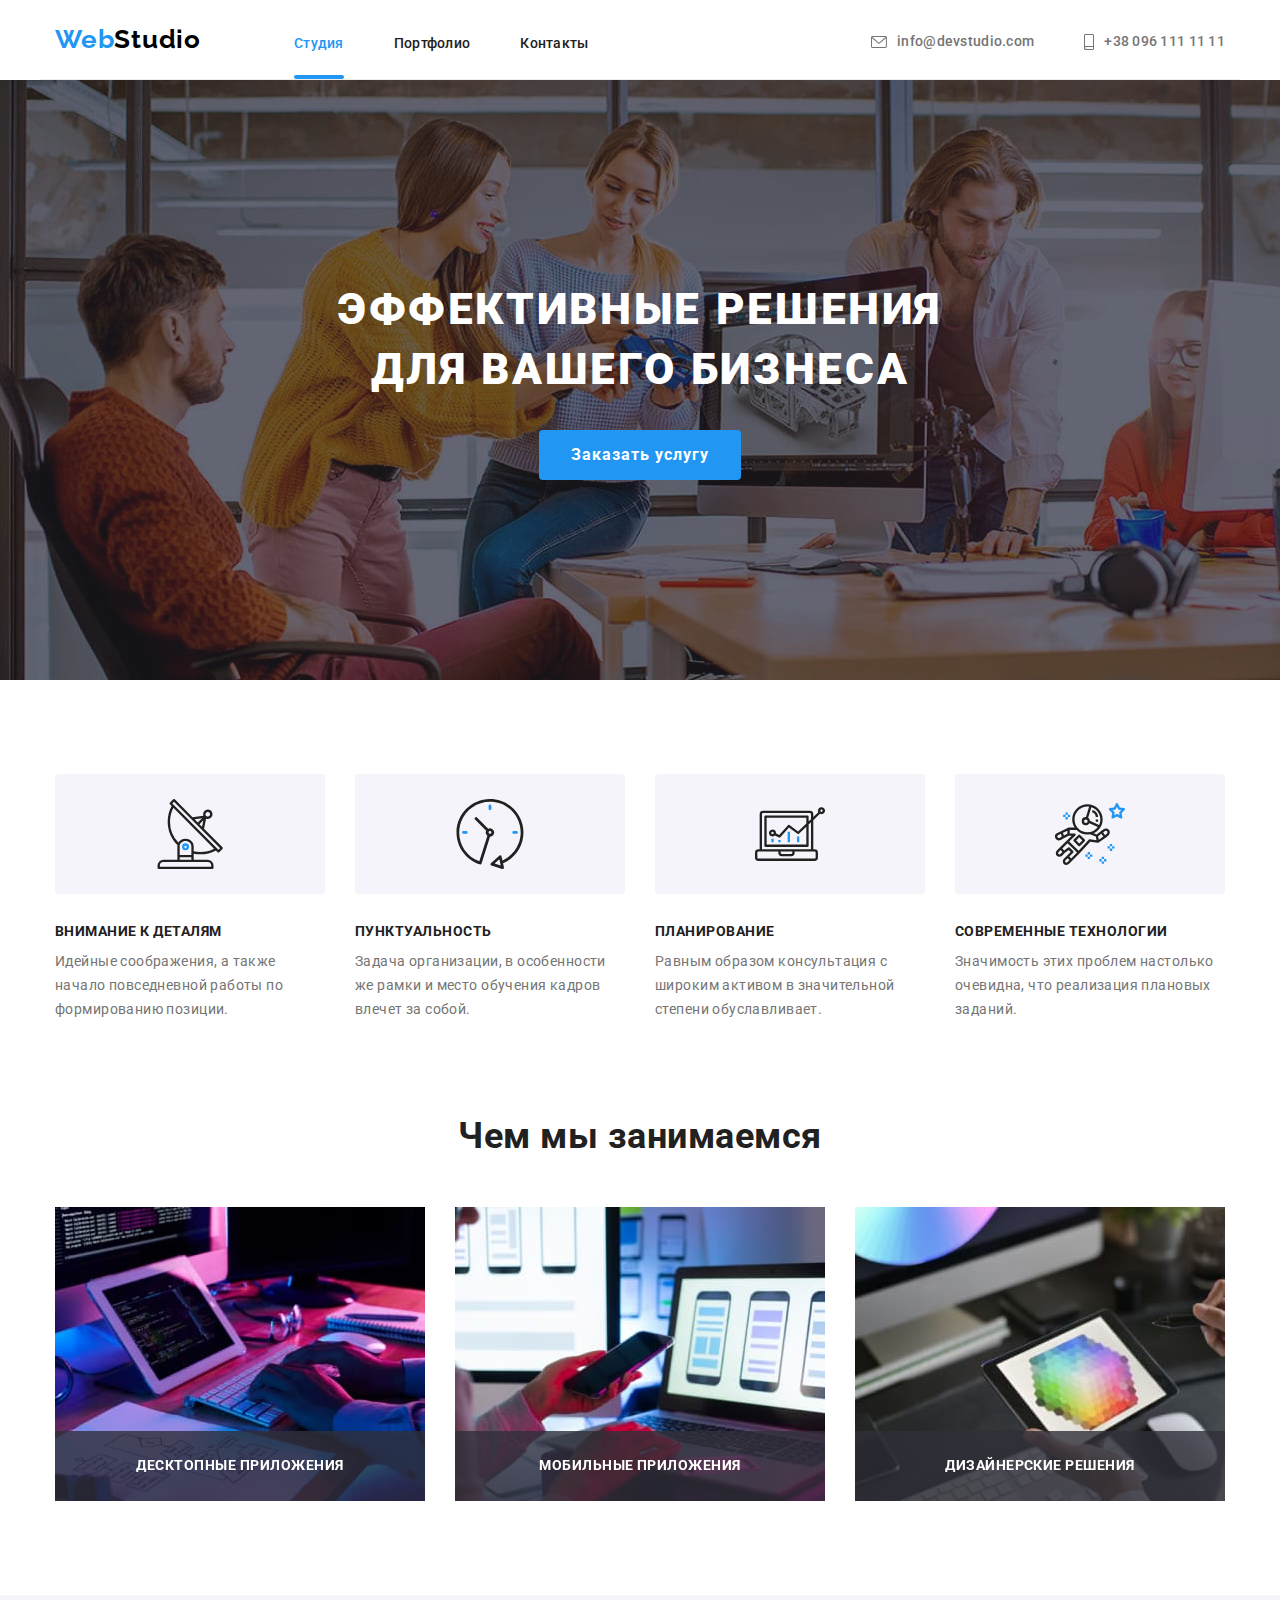
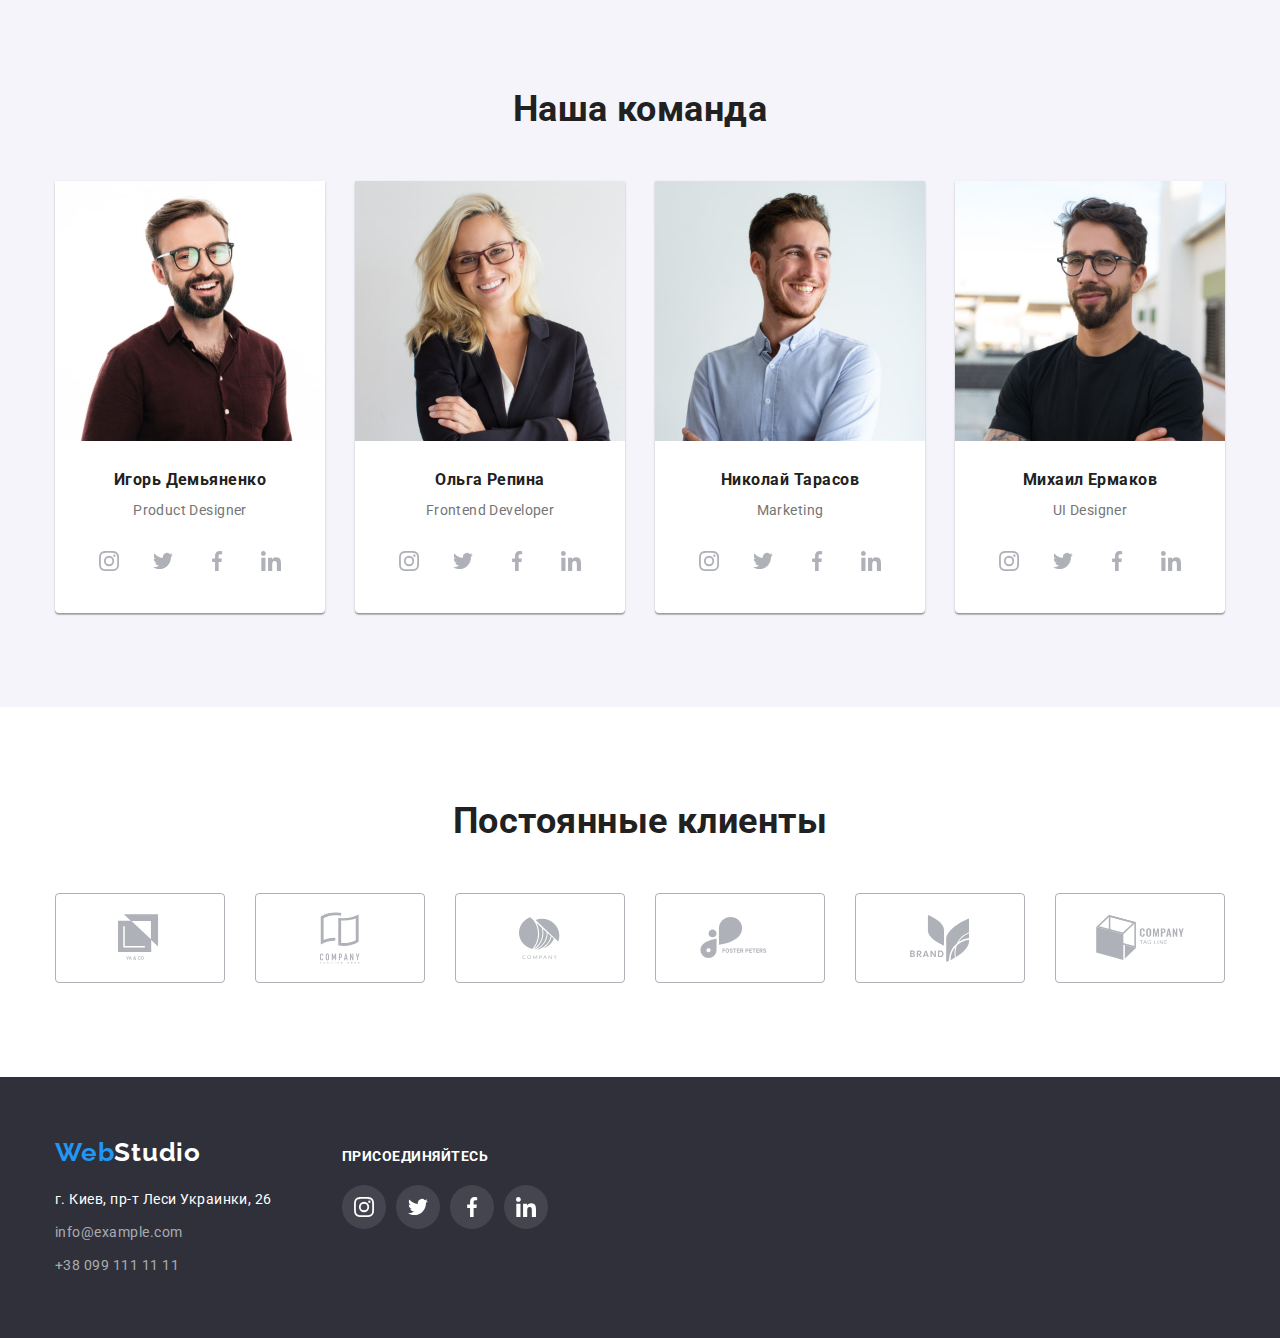
==== commit 44f1f529: "Modal window" ====
--- a/index.html
+++ b/index.html
@@ -10,7 +10,7 @@
     <link rel="stylesheet" href="./css/style.css">
 </head>
 <body>
-    <!-- Верхняя линия-->
+    <!-- Шапка-->
     <header>
       <nav class="container navigation">  
         <a href="./index.html">
@@ -37,12 +37,41 @@
     </header>
 
    <main>
-    <!-- Шапка-->
+    <!-- Герой-->
     <section>
         <div class="container hero">
         <h1 class="hero-title">Эффективные решения <br> для вашего бизнеса</h1>
-        <button type="button" class="hero-button">Заказать услугу</button>
+        <button data-open-modal type="button" class="hero-button">Заказать услугу</button>
         </div>
+        <div class="backdrop is-hidden" data-backdrop>
+            <div class="modal">
+                <button data-close-modal class="modal-close-svg">            
+                    <svg width="18" height="18">
+                        <use href="./images/sprite.svg#close-black"></use>
+                    </svg>
+                </button>
+            </div>
+        </div>
+        <script>
+            const refs = {
+                openModalBtn: document.querySelector("[data-open-modal]"),
+                closeModalBtn: document.querySelector("[data-close-modal]"),
+                backdrop: document.querySelector("[data-backdrop]"),
+            };
+
+            refs.openModalBtn.addEventListener("click", toggleModal);
+            refs.closeModalBtn.addEventListener("click", toggleModal);
+
+            refs.backdrop.addEventListener("click", logBackdropClick);
+
+            function toggleModal() {
+                refs.backdrop.classList.toggle("is-hidden");
+            }
+             
+            function logBackdropClick() {
+                    console.log("Это клик в бекдроп");
+            }
+        </script>
     </section>
     
     <!-- Особенности-->
--- a/css/style.css
+++ b/css/style.css
@@ -255,6 +255,46 @@
   border-radius: 4px;
   border: none;
 }
+.backdrop {
+  position: fixed;
+  top: 0;
+  left: 0;
+  width: 100%;
+  height: 100%;
+  background-color: rgba(0, 0, 0, 0.2);
+}
+.backdrop.is-hidden {
+  opacity: 0;
+  pointer-events: none;
+}
+.modal {
+  position: absolute;
+  top: 50%;
+  left: 50%;
+  transform: translate(-50%, -50%);
+
+  min-height: 581px;
+  min-width: 528px;
+  padding: 15px;
+
+  background-color: var(--additional-color);
+}
+.modal-close-svg {
+  position: absolute;
+  top: 8px;
+  right: 8px;
+  height: 30px;
+  width: 30px;
+
+  display: flex;
+  align-items: center;
+  justify-content: center;
+
+  border-radius: 50%;
+  border: 1px solid rgba(0, 0, 0, 0.1);
+  background: var(--additional-color);
+}
+
 /* Features */
 .features {
   display: flex;
